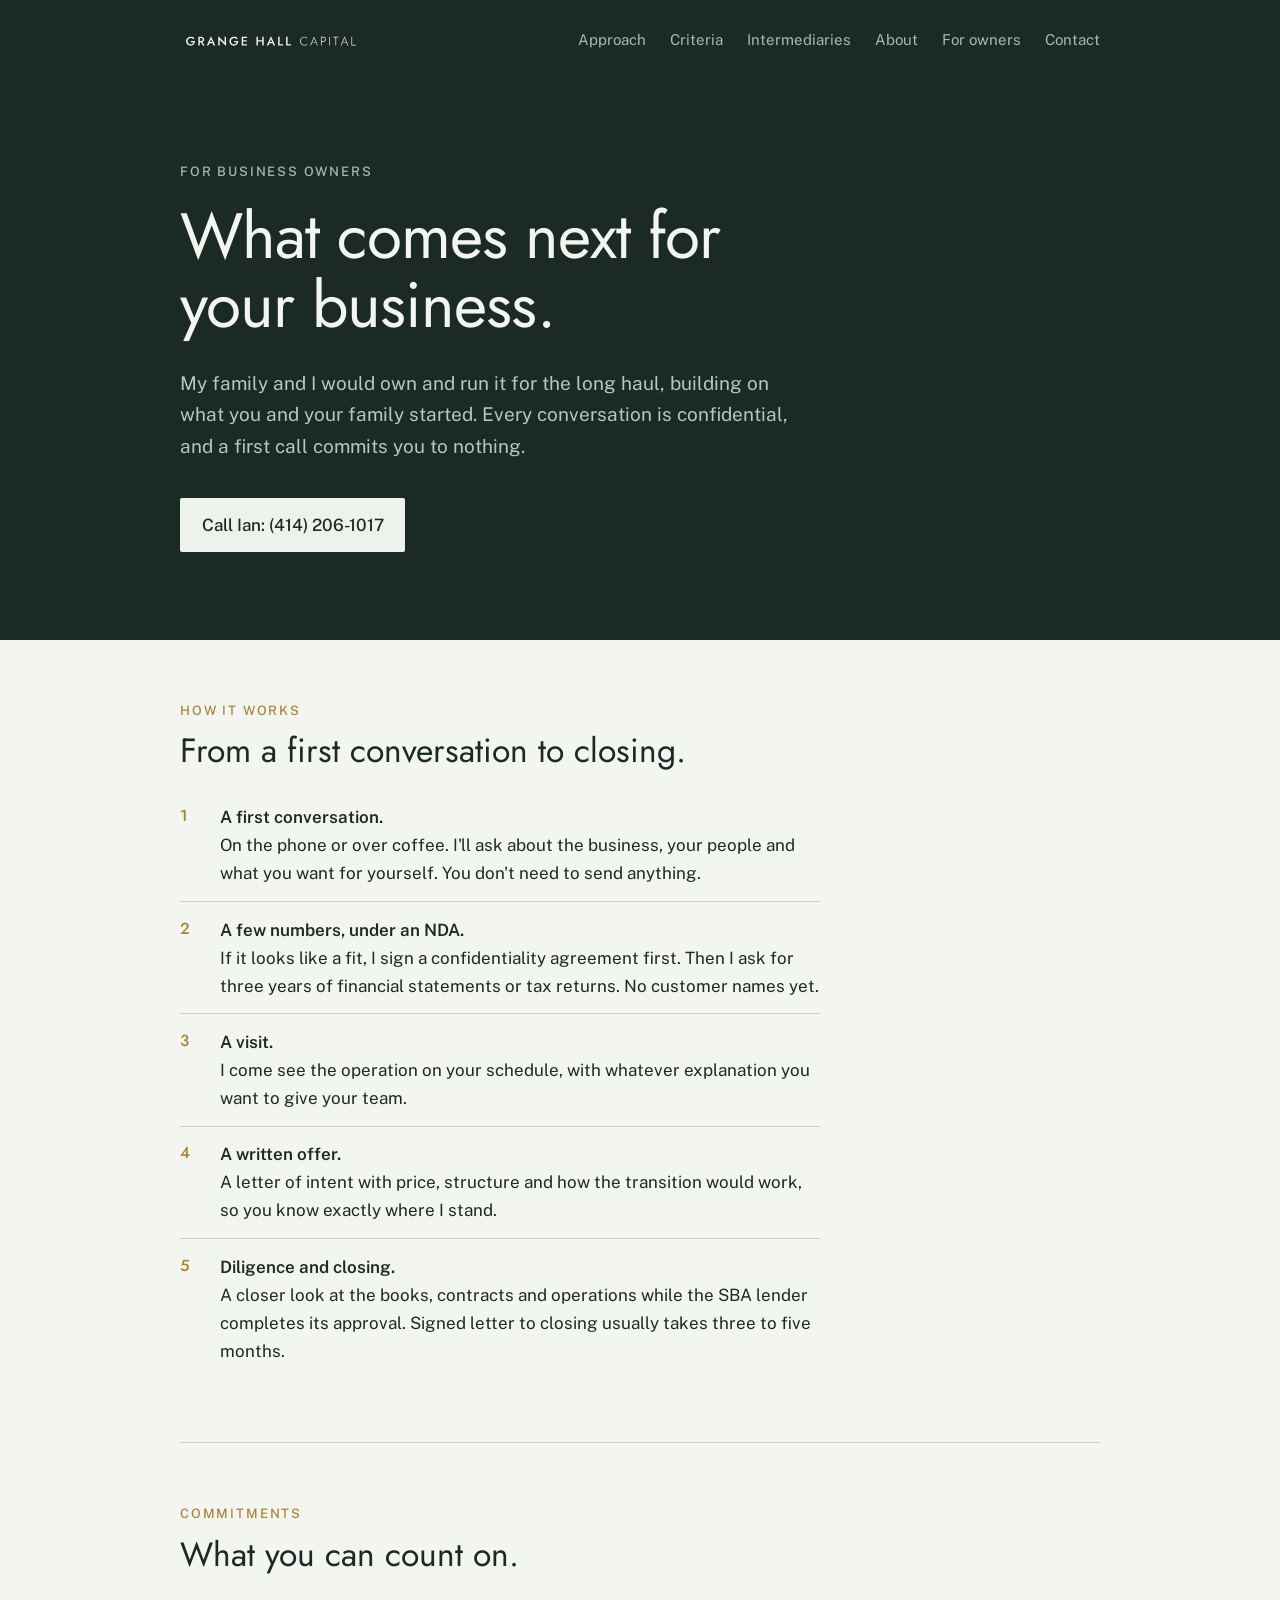
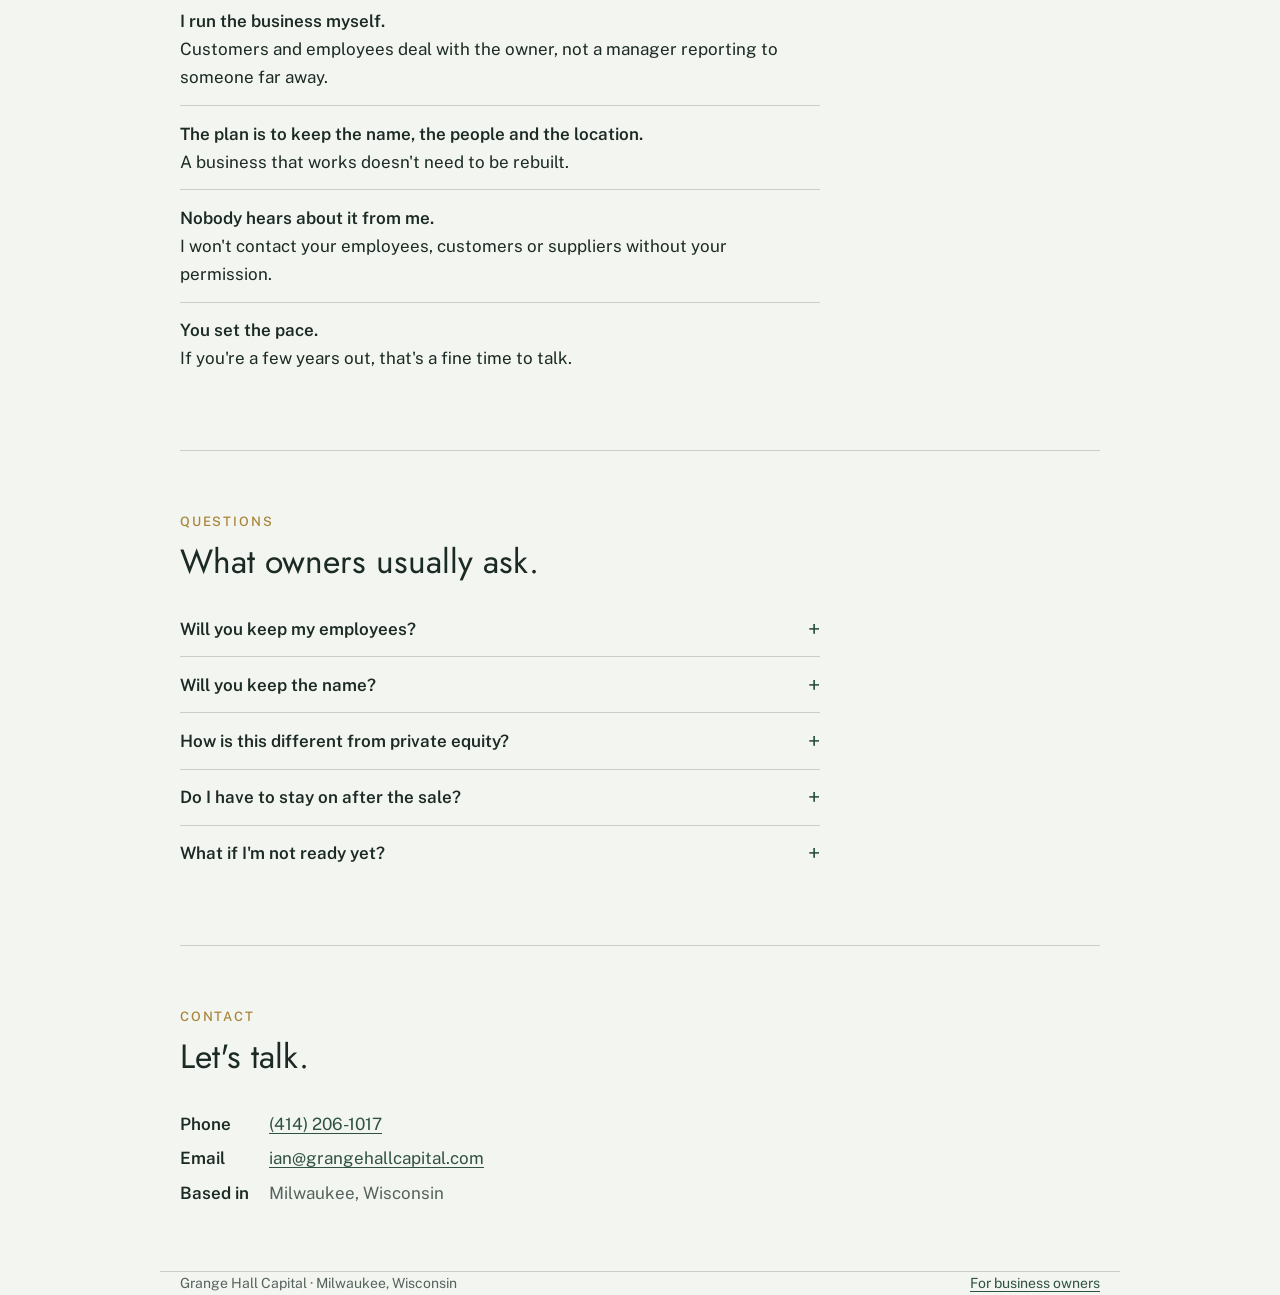
==== owners.html @ 2de04149 "Add files via upload" ====
<!doctype html>
<html lang="en">
<head>
<meta charset="utf-8">
<meta name="viewport" content="width=device-width, initial-scale=1">
<link rel="icon" href="favicon.svg" type="image/svg+xml">
<link rel="preconnect" href="https://fonts.googleapis.com">
<link rel="preconnect" href="https://fonts.gstatic.com" crossorigin>
<link href="https://fonts.googleapis.com/css2?family=Jost:wght@400;500&family=Public+Sans:wght@400;500;600&display=swap" rel="stylesheet">
<link rel="stylesheet" href="styles.css">
<title>For business owners | Grange Hall Capital</title>
<meta name="description" content="How a conversation with Ian Markolf of Grange Hall Capital works, for founders thinking about what comes next for their business.">
<link rel="canonical" href="https://grangehallcapital.com/owners.html">
</head>
<body>
<div class="band"><div class="wrap">
  <header>
    <a href="index.html#top" aria-label="Grange Hall Capital, home"><svg role="img" aria-label="Grange Hall Capital" class="wordmark" xmlns="http://www.w3.org/2000/svg" viewBox="0 0 644 88"><g fill="currentColor"><path transform="translate(20.00,62.00) scale(0.04400,-0.04400)" d="M411.25 266.25H625.5Q616.5 230.75 598.625 199.75Q580.75 168.75 553.875 145.0Q527 121.25 489.875 108.125Q452.75 95 406.25 95Q337.25 95 282.125 127.0Q227 159 194.75 216.5Q162.5 274 162.5 350Q162.5 427 195.25 483.375Q228 539.75 283.25 571.125Q338.5 602.5 406.25 602.5Q478.75 602.5 530.25 572.625Q581.75 542.75 611 492.5L707.25 556.75Q676 605.75 631.75 640.375Q587.5 675 531.25 693.75Q475 712.5 406.25 712.5Q327.25 712.5 259.875 686.25Q192.5 660 142.625 611.625Q92.75 563.25 65.125 496.625Q37.5 430 37.5 350Q37.5 270 64.75 203.0Q92 136 141.375 87.125Q190.75 38.25 257.75 11.625Q324.75 -15 403.75 -15Q487.5 -15 552.625 15.375Q617.75 45.75 662.0 98.75Q706.25 151.75 728.125 220.375Q750 289 748 366.25H411.25Z"/><path transform="translate(61.80,62.00) scale(0.04400,-0.04400)" d="M222.5 333.75 445 0H587.5L350 333.75ZM77.5 700V0H196.25V700ZM148.25 597.5H288.75Q329.5 597.5 359.875 583.625Q390.25 569.75 407.25 543.625Q424.25 517.5 424.25 480Q424.25 442.75 407.25 416.5Q390.25 390.25 359.875 376.375Q329.5 362.5 288.75 362.5H148.25V265H293.75Q370.5 265 426.75 291.875Q483 318.75 514.25 368.0Q545.5 417.25 545.5 482.5Q545.5 548.75 514.25 597.5Q483 646.25 426.75 673.125Q370.5 700 293.75 700H148.25Z"/><path transform="translate(94.98,62.00) scale(0.04400,-0.04400)" d="M162 180H532L509.5 279.5H184.5ZM345 502 456.5 242.25 458.75 213 553.75 0H687.5L345 738.75L2.5 0H136.25L233.25 219.25L235 245.25Z"/><path transform="translate(132.34,62.00) scale(0.04400,-0.04400)" d="M588.75 700V230L77.5 735V0H193.75V470L705 -35V700Z"/><path transform="translate(173.80,62.00) scale(0.04400,-0.04400)" d="M411.25 266.25H625.5Q616.5 230.75 598.625 199.75Q580.75 168.75 553.875 145.0Q527 121.25 489.875 108.125Q452.75 95 406.25 95Q337.25 95 282.125 127.0Q227 159 194.75 216.5Q162.5 274 162.5 350Q162.5 427 195.25 483.375Q228 539.75 283.25 571.125Q338.5 602.5 406.25 602.5Q478.75 602.5 530.25 572.625Q581.75 542.75 611 492.5L707.25 556.75Q676 605.75 631.75 640.375Q587.5 675 531.25 693.75Q475 712.5 406.25 712.5Q327.25 712.5 259.875 686.25Q192.5 660 142.625 611.625Q92.75 563.25 65.125 496.625Q37.5 430 37.5 350Q37.5 270 64.75 203.0Q92 136 141.375 87.125Q190.75 38.25 257.75 11.625Q324.75 -15 403.75 -15Q487.5 -15 552.625 15.375Q617.75 45.75 662.0 98.75Q706.25 151.75 728.125 220.375Q750 289 748 366.25H411.25Z"/><path transform="translate(215.60,62.00) scale(0.04400,-0.04400)" d="M150.75 0H503.75V103.75H150.75ZM150.75 596.25H503.75V700H150.75ZM150.75 323.75H483.75V426.25H150.75ZM77.5 700V0H193.75V700Z"/><path transform="translate(267.92,62.00) scale(0.04400,-0.04400)" d="M124.5 321.25H624.5V430H124.5ZM547.5 700V0H666.25V700ZM77.5 700V0H196.25V700Z"/><path transform="translate(307.66,62.00) scale(0.04400,-0.04400)" d="M162 180H532L509.5 279.5H184.5ZM345 502 456.5 242.25 458.75 213 553.75 0H687.5L345 738.75L2.5 0H136.25L233.25 219.25L235 245.25Z"/><path transform="translate(345.02,62.00) scale(0.04400,-0.04400)" d="M77.5 700V0H473.75V106.25H196.25V700Z"/><path transform="translate(373.18,62.00) scale(0.04400,-0.04400)" d="M77.5 700V0H473.75V106.25H196.25V700Z"/><path transform="translate(424.35,62.00) scale(0.04400,-0.04400)" d="M102.79833984375 350Q102.79833984375 440.00048828125 141.09844970703125 508.10089111328125Q179.3985595703125 576.2012939453125 243.39886474609375 614.801513671875Q307.399169921875 653.4017333984375 385.999755859375 653.4017333984375Q434.7996826171875 653.4017333984375 475.899658203125 642.0018310546875Q516.9996337890625 630.6019287109375 551.1996459960938 609.10205078125Q585.399658203125 587.6021728515625 610.999755859375 557.80224609375V630.9998779296875Q566.999755859375 669.9998779296875 514.999755859375 689.5999145507812Q462.999755859375 709.199951171875 385.999755859375 709.199951171875Q312.999755859375 709.199951171875 250.6998291015625 682.699951171875Q188.39990234375 656.199951171875 142.0 607.8999633789062Q95.60009765625 559.5999755859375 69.8001708984375 493.79998779296875Q44.000244140625 428 44.000244140625 350Q44.000244140625 272 69.8001708984375 206.20001220703125Q95.60009765625 140.4000244140625 142.0 92.10003662109375Q188.39990234375 43.800048828125 250.6998291015625 17.300048828125Q312.999755859375 -9.199951171875 385.999755859375 -9.199951171875Q462.999755859375 -9.199951171875 514.999755859375 10.40008544921875Q566.999755859375 30.0001220703125 610.999755859375 69.0001220703125V142.5977783203125Q584.9996337890625 112.7978515625 551.399658203125 91.09796142578125Q517.7996826171875 69.3980712890625 476.89971923828125 57.9981689453125Q435.999755859375 46.5982666015625 385.999755859375 46.5982666015625Q307.399169921875 46.5982666015625 243.1988525390625 85.5985107421875Q178.99853515625 124.5987548828125 140.8984375 192.9991455078125Q102.79833984375 261.3995361328125 102.79833984375 350Z"/><path transform="translate(461.49,62.00) scale(0.04400,-0.04400)" d="M139.799560546875 234.801513671875H498.9989013671875L480.9996337890625 286.7998046875H157.798828125ZM317.999267578125 600.403564453125 456.0003662109375 266.400390625 461.2001953125 253.2008056640625 565.2003173828125 0H626.998291015625L317.999267578125 726.99951171875L9.000244140625 0H70.7982177734375L176.3983154296875 256.8006591796875L181.59814453125 269.2003173828125Z"/><path transform="translate(496.47,62.00) scale(0.04400,-0.04400)" d="M84.000244140625 700V0H139.3984375V700ZM114.999267578125 648.001708984375H247.9986572265625Q324.7991943359375 648.001708984375 373.09954833984375 608.30126953125Q421.39990234375 568.600830078125 421.39990234375 492.8001708984375Q421.39990234375 417.5994873046875 373.09954833984375 377.59906005859375Q324.7991943359375 337.5986328125 247.9986572265625 337.5986328125H114.999267578125V285.600341796875H247.9986572265625Q313.99853515625 285.600341796875 365.4984130859375 310.50030517578125Q416.998291015625 335.4002685546875 446.898193359375 382.1002197265625Q476.798095703125 428.8001708984375 476.798095703125 492.8001708984375Q476.798095703125 557.8001708984375 446.898193359375 604.0001220703125Q416.998291015625 650.2000732421875 365.4984130859375 675.1000366210938Q313.99853515625 700 247.9986572265625 700H114.999267578125Z"/><path transform="translate(526.40,62.00) scale(0.04400,-0.04400)" d="M82.0001220703125 700V0H136.998291015625V700Z"/><path transform="translate(543.03,62.00) scale(0.04400,-0.04400)" d="M14.000244140625 647.6016845703125H198.00048828125V0H253.398681640625V647.6016845703125H437.39892578125V700H14.000244140625Z"/><path transform="translate(569.88,62.00) scale(0.04400,-0.04400)" d="M139.799560546875 234.801513671875H498.9989013671875L480.9996337890625 286.7998046875H157.798828125ZM317.999267578125 600.403564453125 456.0003662109375 266.400390625 461.2001953125 253.2008056640625 565.2003173828125 0H626.998291015625L317.999267578125 726.99951171875L9.000244140625 0H70.7982177734375L176.3983154296875 256.8006591796875L181.59814453125 269.2003173828125Z"/><path transform="translate(604.86,62.00) scale(0.04400,-0.04400)" d="M84.000244140625 700V0H427.999267578125V51.998291015625H138.9984130859375V700Z"/></g></svg></a>
    <nav aria-label="Site">
      <a class="hide-sm" href="index.html#approach">Approach</a>
      <a class="hide-sm" href="index.html#criteria">Criteria</a>
      <a class="hide-sm" href="index.html#intermediaries">Intermediaries</a>
      <a class="hide-sm" href="index.html#about">About</a>
      <a href="owners.html">For owners</a>
      <a href="index.html#contact">Contact</a>
    </nav>
  </header>
  <div class="hero">
    <p class="eyebrow">For business owners</p>
    <h1>What comes next for your business.</h1>
    <p class="lede">My family and I would own and run it for the long haul, building on what you and your family started. Every conversation is confidential, and a first call commits you to nothing.</p>
    <a class="btn" href="tel:+14142061017">Call Ian: (414) 206-1017</a>
  </div>
</div></div>

<main class="wrap">

  <section aria-labelledby="how-h">
    <p class="kicker">How it works</p>
    <h2 id="how-h">From a first conversation to closing.</h2>
    <ol class="steps">
      <li><strong>A first conversation.</strong>On the phone or over coffee. I'll ask about the business, your people and what you want for yourself. You don't need to send anything.</li>
      <li><strong>A few numbers, under an NDA.</strong>If it looks like a fit, I sign a confidentiality agreement first. Then I ask for three years of financial statements or tax returns. No customer names yet.</li>
      <li><strong>A visit.</strong>I come see the operation on your schedule, with whatever explanation you want to give your team.</li>
      <li><strong>A written offer.</strong>A letter of intent with price, structure and how the transition would work, so you know exactly where I stand.</li>
      <li><strong>Diligence and closing.</strong>A closer look at the books, contracts and operations while the SBA lender completes its approval. Signed letter to closing usually takes three to five months.</li>
    </ol>
  </section>

  <section aria-labelledby="count-h">
    <p class="kicker">Commitments</p>
    <h2 id="count-h">What you can count on.</h2>
    <ul class="plain">
      <li><strong>I run the business myself.</strong>Customers and employees deal with the owner, not a manager reporting to someone far away.</li>
      <li><strong>The plan is to keep the name, the people and the location.</strong>A business that works doesn't need to be rebuilt.</li>
      <li><strong>Nobody hears about it from me.</strong>I won't contact your employees, customers or suppliers without your permission.</li>
      <li><strong>You set the pace.</strong>If you're a few years out, that's a fine time to talk.</li>
    </ul>
  </section>

  <section aria-labelledby="faq-h">
    <p class="kicker">Questions</p>
    <h2 id="faq-h">What owners usually ask.</h2>
    <div class="faq">
      <details><summary>Will you keep my employees?</summary><p>That's the plan. Your team is a big part of what I'm buying. I'm not bringing in my own crew or folding you into something bigger, and you'll know my plans for your people before you sign anything.</p></details>
      <details><summary>Will you keep the name?</summary><p>In almost every case, yes. A name your customers already trust is worth more than anything I could replace it with.</p></details>
      <details><summary>How is this different from private equity?</summary><p>There's no fund and no date when I have to sell. I'm buying one business to own and run myself. A private equity firm usually plans to sell again in a few years. I'm planning on decades.</p></details>
      <details><summary>Do I have to stay on after the sale?</summary><p>Usually for a transition period, often a few months up to a year, on terms we agree on up front. Some owners want a clean handoff and some want to stay close. Both can work.</p></details>
      <details><summary>What if I'm not ready yet?</summary><p>Call anyway. The best transitions often start with a conversation years ahead of time. I'm glad to talk through what a sale could look like, with no pressure to do anything.</p></details>
    </div>
  </section>

  <section id="contact" aria-labelledby="contact-h">
    <p class="kicker">Contact</p>
    <h2 id="contact-h">Let's talk.</h2>
    <dl class="contact">
      <dt>Phone</dt><dd><a href="tel:+14142061017">(414) 206-1017</a></dd>
      <dt>Email</dt><dd><a href="mailto:ian@grangehallcapital.com">ian@grangehallcapital.com</a></dd>
      <dt>Based in</dt><dd>Milwaukee, Wisconsin</dd>
    </dl>
  </section>

</main>
<footer class="wrap">
  <span>Grange Hall Capital &middot; Milwaukee, Wisconsin</span>
  <span><a href="owners.html">For business owners</a></span>
</footer>
</body>
</html>
---- styles.css ----
:root{
  --paper:#F3F5F1; --ink:#1B2A24; --field:#2F5243; --muted:#56635D; --rule:#C9D0C8; --wheat:#A8843A;
  --display:"Jost","Futura",system-ui,sans-serif;
  --sans:"Public Sans",system-ui,sans-serif;
}
*{box-sizing:border-box}
html{-webkit-text-size-adjust:100%;scroll-behavior:smooth}
@media (prefers-reduced-motion:reduce){html{scroll-behavior:auto}}
body{margin:0;background:var(--paper);color:var(--ink);font:400 1.0625rem/1.65 var(--sans)}
a{color:var(--field);text-decoration-thickness:1px;text-underline-offset:3px}
a:hover{color:var(--ink)}
:focus-visible{outline:2px solid var(--wheat);outline-offset:3px}
.wrap{max-width:60rem;margin:0 auto;padding:0 1.25rem}
header{display:flex;align-items:center;justify-content:space-between;gap:1rem;padding:1.75rem 0 0}
.wordmark{height:1.55rem;width:auto;display:block}
nav{display:flex;gap:1.5rem;font-size:.9375rem;flex-wrap:wrap;justify-content:flex-end}
nav a{text-decoration:none}

.band{background:var(--ink);color:#EEF2EC}
.band .wordmark{color:#EEF2EC}
.band nav a{color:#A9B8B0}
.band nav a:hover{color:#fff}
.band :focus-visible{outline-color:#D9B86A}
.hero{padding:clamp(4rem,10vw,7rem) 0 clamp(3.5rem,8vw,5.5rem)}
.eyebrow{font:500 .8125rem/1 var(--sans);letter-spacing:.14em;text-transform:uppercase;color:#A9B8B0;margin:0 0 1.5rem}
h1{font:400 clamp(2.4rem,6vw,4rem)/1.08 var(--display);letter-spacing:-.015em;margin:0 0 1.75rem;max-width:15ch;color:#F3F5F1}
.lede{font-size:1.1875rem;color:#B9C6BF;max-width:38rem;margin:0 0 2.25rem}
.btn{display:inline-block;background:#EEF2EC;color:var(--ink);text-decoration:none;font-weight:500;padding:.8rem 1.35rem;border-radius:2px}
.btn:hover{background:#fff;color:var(--ink)}
.btn-ghost{display:inline-block;margin-left:1.25rem;color:#C9D4CE}

section{padding:4rem 0;border-bottom:1px solid var(--rule)}
section:last-of-type{border-bottom:0}
.kicker{font:500 .8125rem/1 var(--sans);letter-spacing:.14em;text-transform:uppercase;color:var(--wheat);margin:0 0 .9rem}
h2{font:400 clamp(1.6rem,3.4vw,2.1rem)/1.2 var(--display);margin:0 0 2rem;max-width:26ch}
h3{font:500 1.1rem/1.3 var(--display);margin:0 0 .5rem}
p{margin:0 0 1rem;max-width:38rem}
p:last-child{margin-bottom:0}
.muted{color:var(--muted)}

.cols{display:grid;grid-template-columns:repeat(3,1fr);gap:2rem}
.cols > div{border-top:2px solid var(--field);padding-top:1.1rem}
.cols p{font-size:1rem;color:var(--muted)}

.criteria{display:grid;grid-template-columns:repeat(3,1fr);gap:2rem}
.criteria h3{font-size:.8125rem;font-family:var(--sans);font-weight:600;letter-spacing:.12em;text-transform:uppercase;color:var(--muted);margin-bottom:.9rem}
.criteria dl{margin:0}
.criteria dt{font-weight:600;font-size:.9375rem}
.criteria dd{margin:0 0 1rem;font-size:1rem}
.criteria dd:last-child{margin-bottom:0}

ul.plain{list-style:none;margin:0;padding:0;max-width:40rem}
ul.plain li{padding:.85rem 0;border-top:1px solid var(--rule)}
ul.plain li:first-child{border-top:0;padding-top:0}
ul.plain strong{font-weight:600;display:block}

.person{display:grid;grid-template-columns:11rem 1fr;gap:2.5rem;align-items:start}
.person img{width:11rem;height:11rem;object-fit:cover;border-radius:2px;filter:grayscale(.15)}
.person .role{color:var(--muted);margin:-.25rem 0 1.25rem}
.person:not(:has(img)){grid-template-columns:1fr}

.contact-block{display:grid;grid-template-columns:1fr 1fr;gap:2.5rem}
.contact{display:grid;grid-template-columns:auto 1fr;gap:.4rem 1.25rem;margin:0}
.contact dt{font-weight:600}
.contact dd{margin:0;color:var(--muted)}

ol.steps{list-style:none;counter-reset:step;margin:0;padding:0;max-width:40rem}
ol.steps li{counter-increment:step;position:relative;padding:.85rem 0 .85rem 2.5rem;border-top:1px solid var(--rule)}
ol.steps li:first-child{border-top:0;padding-top:0}
ol.steps li::before{content:counter(step);position:absolute;left:0;top:.85rem;font:500 1rem/1.65 var(--display);color:var(--wheat)}
ol.steps li:first-child::before{top:0}
ol.steps strong{font-weight:600;display:block}
.faq{max-width:40rem}
.faq details{border-top:1px solid var(--rule);padding:.85rem 0}
.faq details:first-child{border-top:0;padding-top:0}
.faq summary{font-weight:600;cursor:pointer;list-style:none;display:flex;justify-content:space-between;gap:1rem}
.faq summary::-webkit-details-marker{display:none}
.faq summary::after{content:"+";font:400 1.25rem/1.3 var(--display);color:var(--field)}
.faq details[open] summary::after{content:"\2212"}
.faq details p{margin:.6rem 0 0}

footer{display:flex;justify-content:space-between;gap:1rem;flex-wrap:wrap;padding:2rem 1.25rem 3rem;border-top:1px solid var(--rule);color:var(--muted);font-size:.875rem}

@media (max-width:760px){
  .cols,.criteria,.contact-block{grid-template-columns:1fr;gap:1.75rem}
  .person{grid-template-columns:1fr;gap:1.5rem}
  .person img{width:8rem;height:8rem}
  .hide-sm{display:none}
  nav{gap:1rem}
  .wordmark{height:1.3rem}
  .btn-ghost{display:block;margin:1rem 0 0}
}
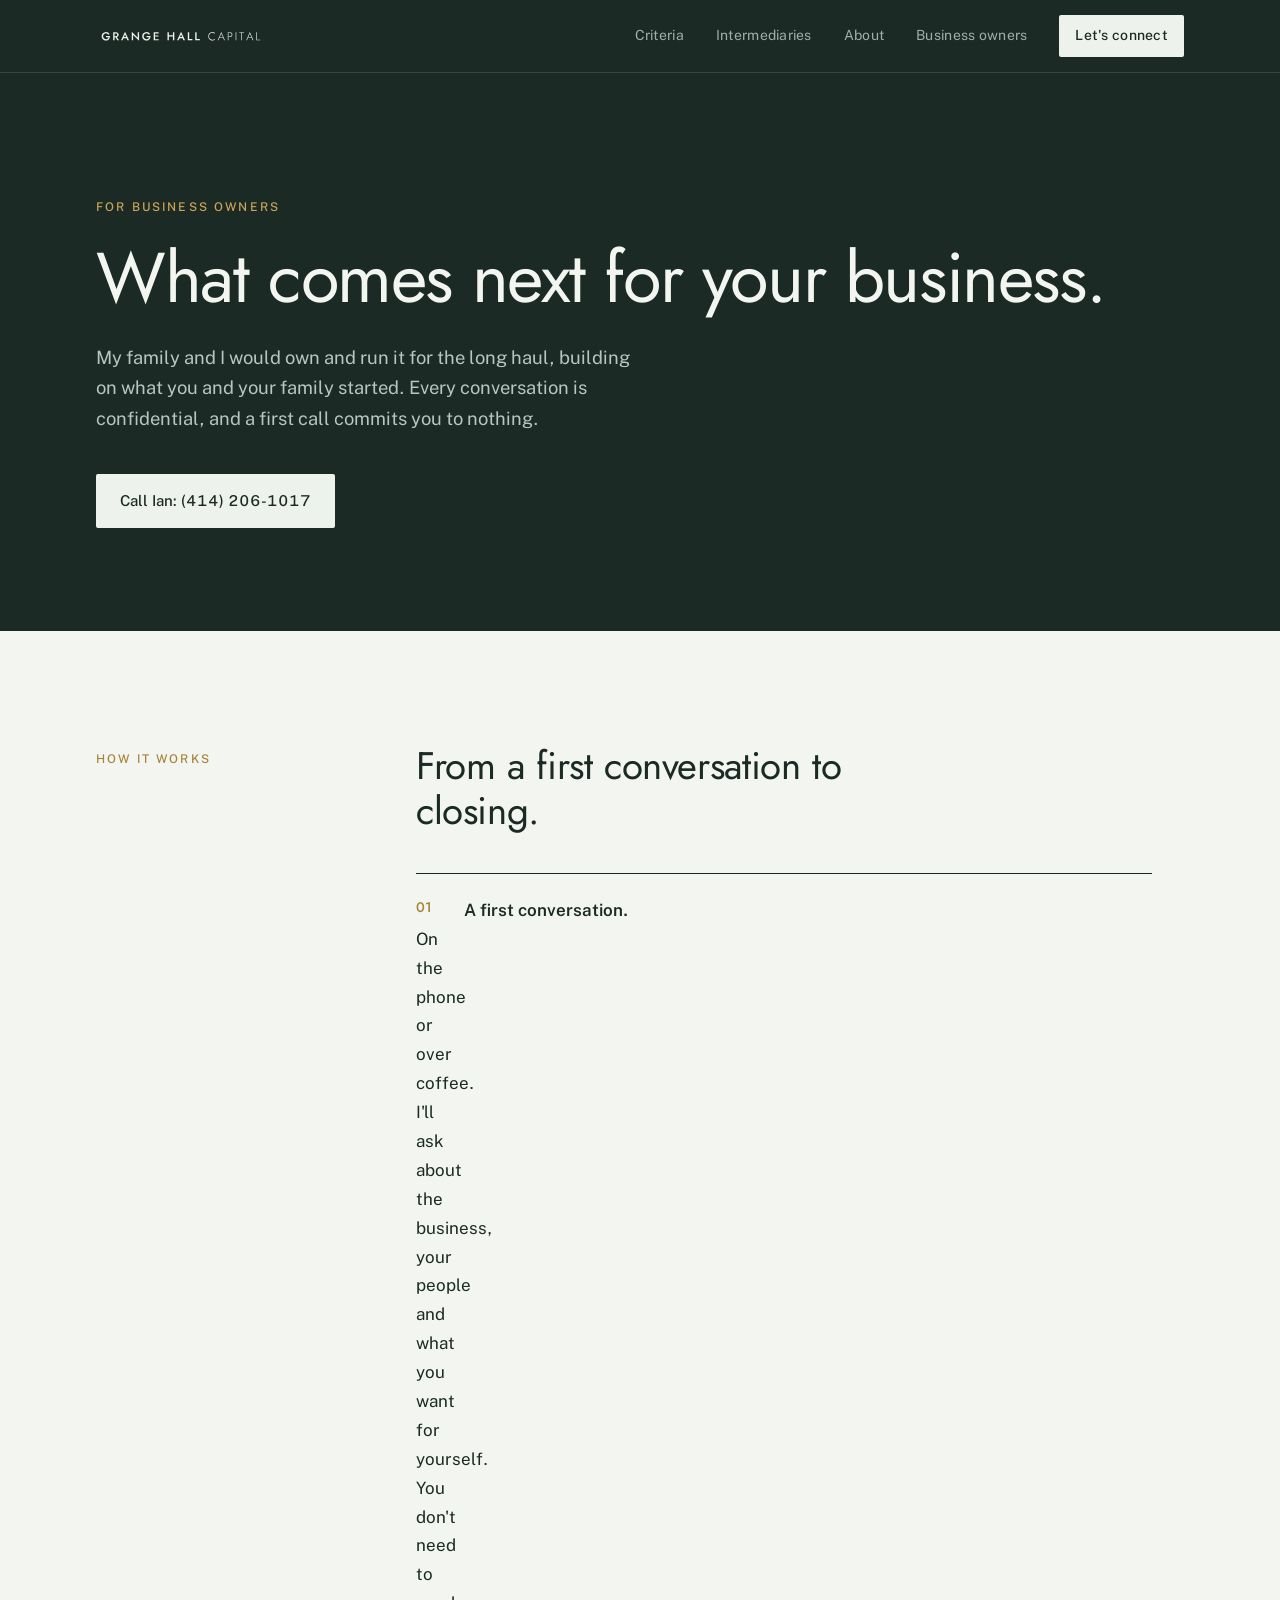
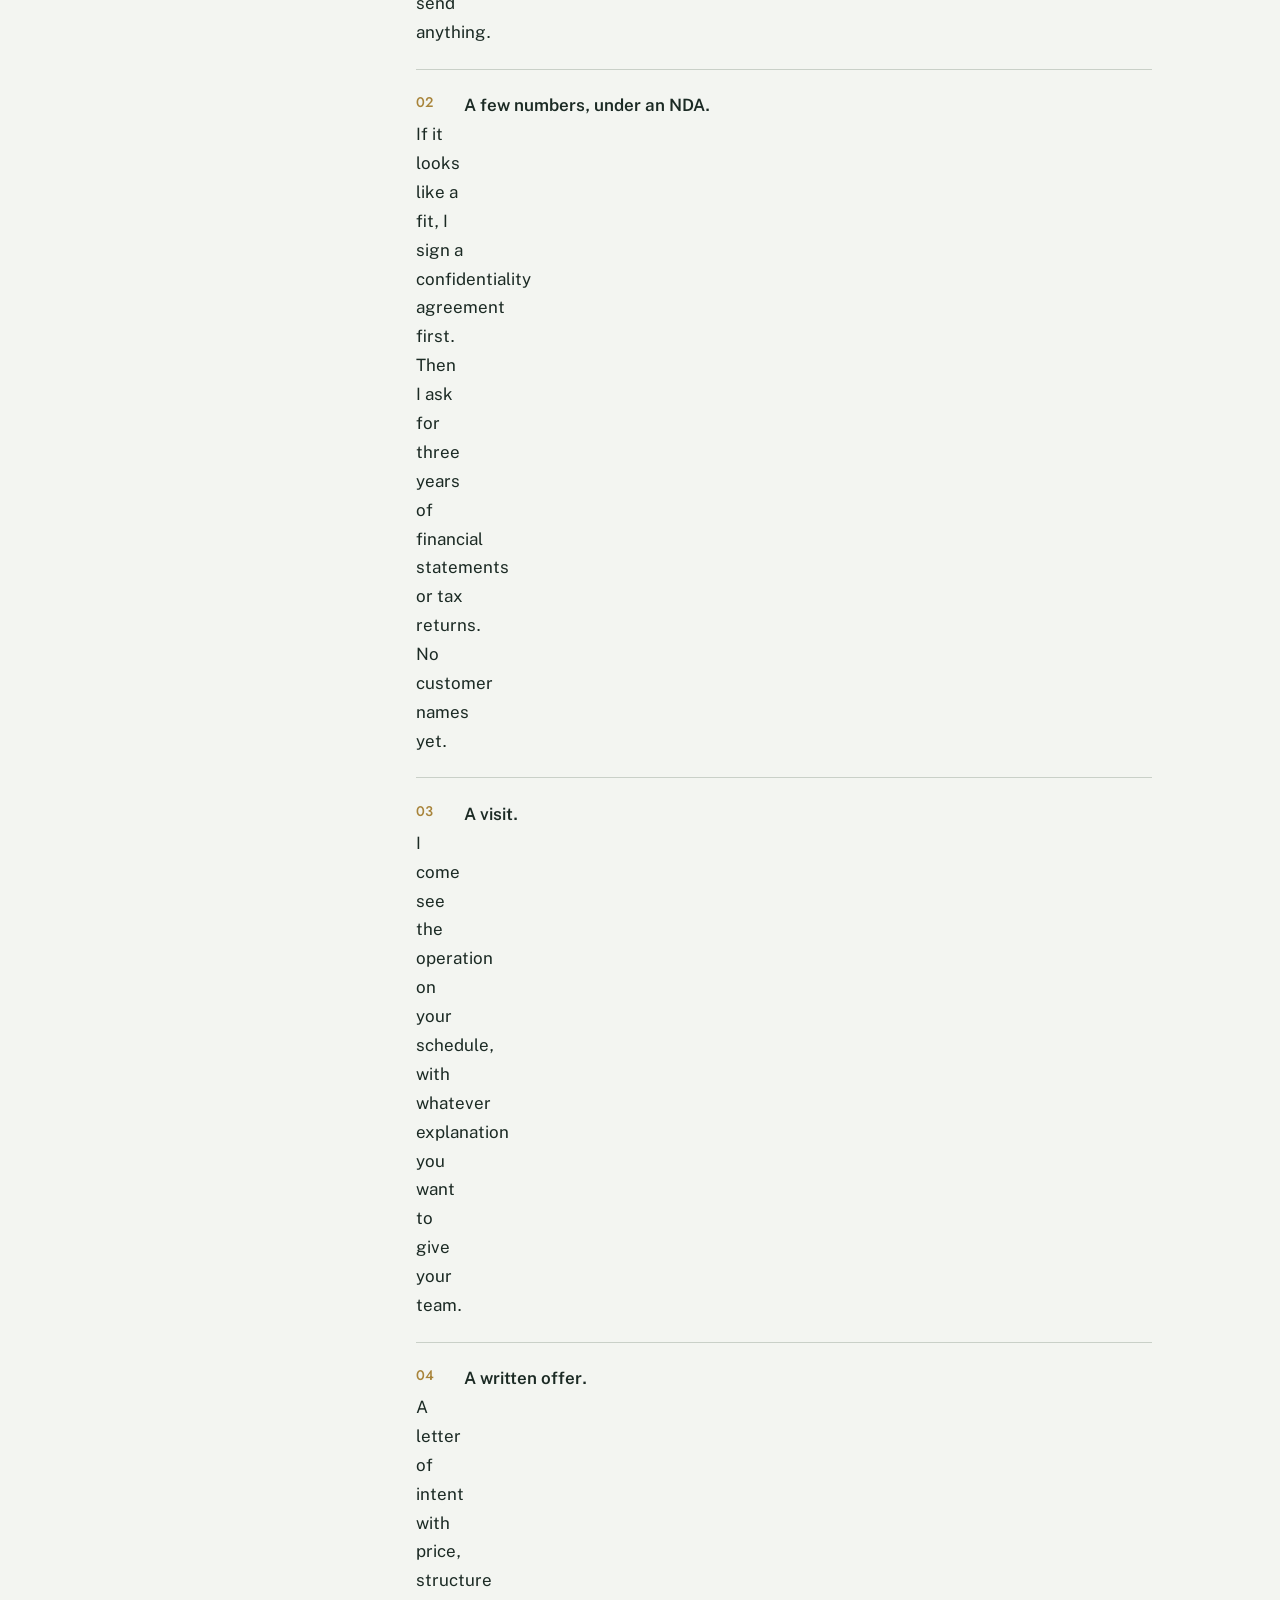
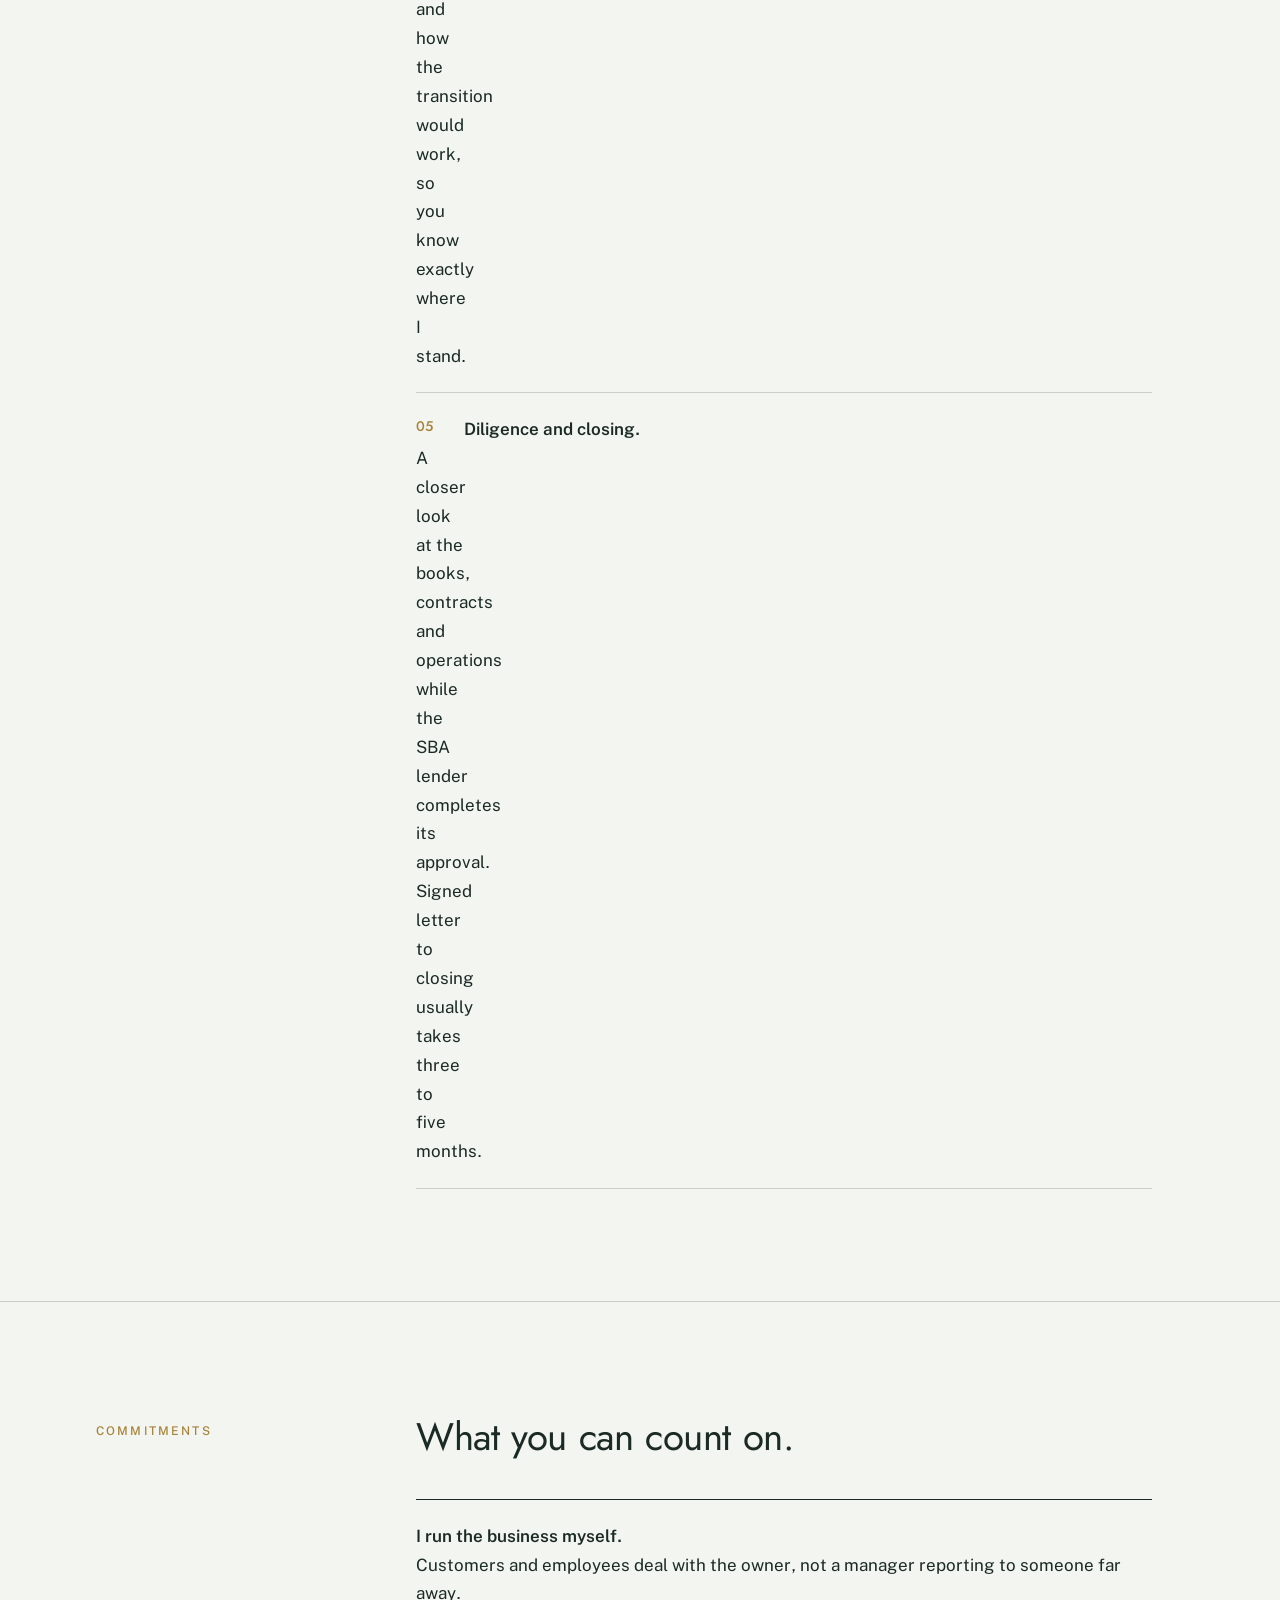
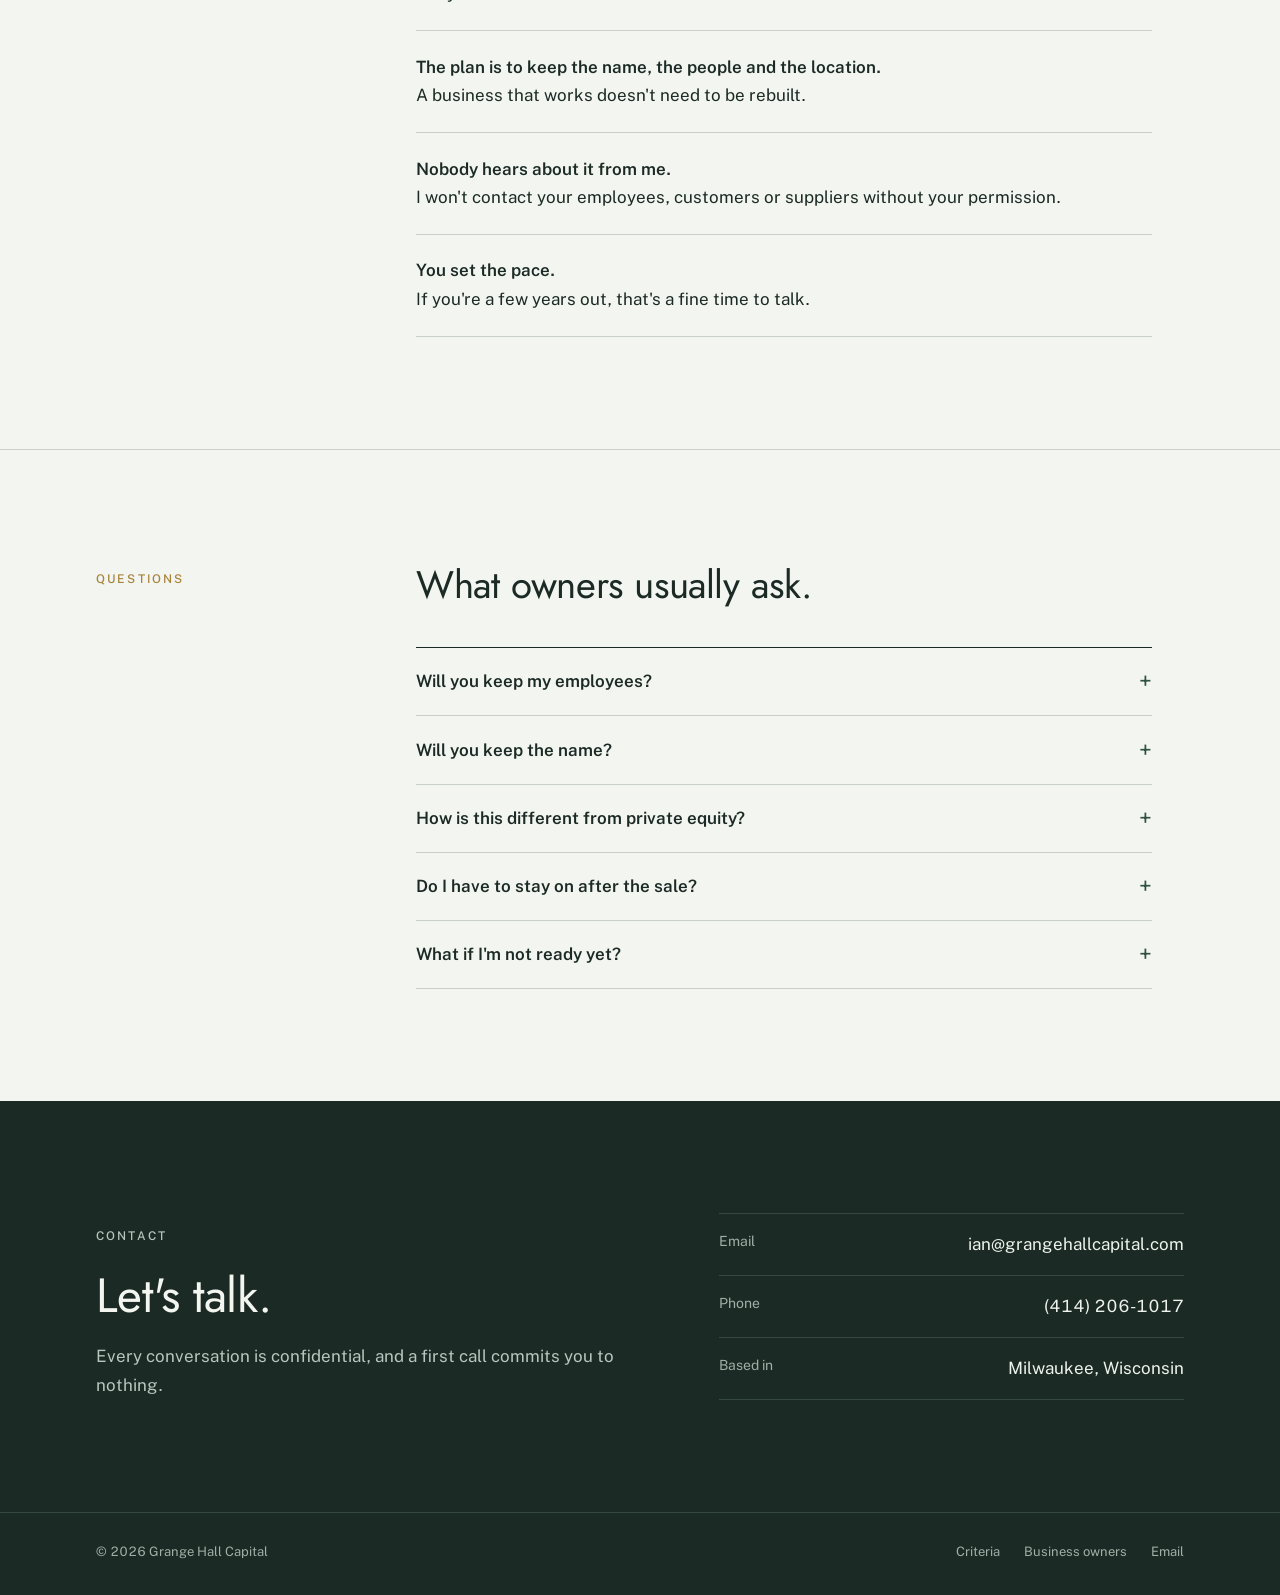
==== commit 5f7b5ed3: "Add files via upload" ====
--- a/owners.html
+++ b/owners.html
@@ -3,41 +3,175 @@
 <head>
 <meta charset="utf-8">
 <meta name="viewport" content="width=device-width, initial-scale=1">
+<title>For business owners | Grange Hall Capital</title>
+<meta name="description" content="How a conversation with Ian Markolf of Grange Hall Capital works, for founders thinking about what comes next for their business.">
+<link rel="canonical" href="https://grangehallcapital.com/owners.html">
 <link rel="icon" href="favicon.svg" type="image/svg+xml">
 <link rel="preconnect" href="https://fonts.googleapis.com">
 <link rel="preconnect" href="https://fonts.gstatic.com" crossorigin>
 <link href="https://fonts.googleapis.com/css2?family=Jost:wght@400;500&family=Public+Sans:wght@400;500;600&display=swap" rel="stylesheet">
-<link rel="stylesheet" href="styles.css">
-<title>For business owners | Grange Hall Capital</title>
-<meta name="description" content="How a conversation with Ian Markolf of Grange Hall Capital works, for founders thinking about what comes next for their business.">
-<link rel="canonical" href="https://grangehallcapital.com/owners.html">
+<style>
+:root{
+  --ink:#1B2A24; --ink-2:#22342C; --field:#2F5243; --paper:#F3F5F1; --paper-2:#E9EDE7;
+  --rule:#C9D0C8; --rule-dk:#34483F; --muted:#56635D; --muted-dk:#9FB0A7; --wheat:#A8843A; --wheat-lt:#C9A55A;
+  --display:"Jost","Futura",system-ui,sans-serif; --sans:"Public Sans",system-ui,sans-serif;
+  --w:72rem;
+}
+*{box-sizing:border-box}
+html{-webkit-text-size-adjust:100%;scroll-behavior:smooth}
+@media (prefers-reduced-motion:reduce){html{scroll-behavior:auto}}
+body{margin:0;background:var(--paper);color:var(--ink);font:400 1.0625rem/1.7 var(--sans);font-feature-settings:"tnum" 1;-webkit-font-smoothing:antialiased}
+a{color:var(--field);text-decoration-thickness:1px;text-underline-offset:3px}
+a:hover{color:var(--ink)}
+:focus-visible{outline:2px solid var(--wheat);outline-offset:3px}
+.wrap{max-width:var(--w);margin:0 auto;padding:0 2rem}
+
+/* header */
+.site-head{position:sticky;top:0;z-index:10;background:var(--ink);border-bottom:1px solid var(--rule-dk)}
+.site-head .wrap{display:flex;align-items:center;justify-content:space-between;height:4.5rem;gap:1.5rem}
+.wordmark{height:1.45rem;width:auto;display:block;color:#EEF2EC}
+nav{display:flex;align-items:center;gap:2rem;font-size:.875rem;letter-spacing:.02em}
+nav a{color:var(--muted-dk);text-decoration:none}
+nav a:hover{color:#fff}
+nav a.cta{color:var(--ink);background:#EEF2EC;padding:.55rem 1rem;border-radius:2px;font-weight:500}
+nav a.cta:hover{background:#fff;color:var(--ink)}
+
+/* hero */
+.hero{background:var(--ink);color:#EEF2EC}
+.hero .wrap{display:grid;grid-template-columns:1.35fr 1fr;gap:4rem;align-items:end;padding-top:clamp(4.5rem,10vw,8rem);padding-bottom:clamp(4rem,8vw,6.5rem)}
+.eyebrow{font:500 .75rem/1 var(--sans);letter-spacing:.18em;text-transform:uppercase;color:var(--wheat-lt);margin:0 0 1.75rem}
+h1{font:400 clamp(2.6rem,5.6vw,4.4rem)/1.05 var(--display);letter-spacing:-.02em;margin:0 0 1.75rem;color:#F3F5F1}
+.lede{font-size:1.15rem;line-height:1.65;color:#B9C6BF;max-width:34rem;margin:0 0 2.5rem}
+.btn{display:inline-block;background:#EEF2EC;color:var(--ink);text-decoration:none;font-weight:500;font-size:.9375rem;padding:.9rem 1.5rem;border-radius:2px}
+.btn:hover{background:#fff;color:var(--ink)}
+.link-lt{color:#C9D4CE;margin-left:1.5rem;font-size:.9375rem}
+.link-lt:hover{color:#fff}
+
+.glance{border:1px solid var(--rule-dk);background:var(--ink-2);padding:1.75rem 1.75rem 1.5rem}
+.glance h2{font:500 .75rem/1 var(--sans);letter-spacing:.18em;text-transform:uppercase;color:var(--muted-dk);margin:0 0 1.25rem}
+.glance dl{margin:0}
+.glance div{display:flex;justify-content:space-between;gap:1rem;padding:.8rem 0;border-top:1px solid var(--rule-dk)}
+.glance div:first-child{border-top:0;padding-top:0}
+.glance dt{color:var(--muted-dk);font-size:.875rem}
+.glance dd{margin:0;text-align:right;font-size:.9375rem;color:#EEF2EC}
+
+/* sections */
+section{padding:clamp(4.5rem,9vw,7rem) 0;border-top:1px solid var(--rule)}
+main section:first-child{border-top:0}
+.sec{display:grid;grid-template-columns:16rem 1fr;gap:4rem}
+.label{font:500 .75rem/1.4 var(--sans);letter-spacing:.18em;text-transform:uppercase;color:var(--wheat);margin:.55rem 0 0}
+h2.title{font:400 clamp(1.75rem,3.2vw,2.4rem)/1.18 var(--display);letter-spacing:-.01em;margin:0 0 2.5rem;max-width:22ch}
+h3{font:500 1.0625rem/1.35 var(--display);margin:0 0 .6rem;letter-spacing:.01em}
+p{margin:0 0 1rem;max-width:40rem}
+p:last-child{margin-bottom:0}
+.muted{color:var(--muted)}
+.intro{font-size:1.125rem;color:var(--muted);margin:-1.25rem 0 2.5rem}
+
+.pillars{display:grid;grid-template-columns:repeat(3,1fr);gap:0;border-top:1px solid var(--ink)}
+.pillars > div{padding:1.5rem 1.75rem 0 0}
+.pillars > div + div{padding-left:1.75rem;border-left:1px solid var(--rule)}
+.pillars .n{font:500 .8125rem/1 var(--display);color:var(--wheat);margin-bottom:1.25rem;display:block}
+.pillars p{font-size:.9875rem;color:var(--muted)}
+
+table.crit{width:100%;border-collapse:collapse;border-top:1px solid var(--ink)}
+table.crit th,table.crit td{text-align:left;vertical-align:top;padding:1.15rem 0;border-bottom:1px solid var(--rule)}
+table.crit th{width:12rem;font:500 .8125rem/1.6 var(--sans);letter-spacing:.08em;text-transform:uppercase;color:var(--muted);padding-right:2rem}
+table.crit td{font-size:1rem}
+table.crit td strong{font-weight:600}
+
+ul.terms{list-style:none;margin:0;padding:0;display:grid;grid-template-columns:1fr 1fr;gap:0;border-top:1px solid var(--ink)}
+ul.terms li{padding:1.5rem 2rem 1.5rem 0;border-bottom:1px solid var(--rule)}
+ul.terms li:nth-child(even){padding-left:2rem;padding-right:0;border-left:1px solid var(--rule)}
+ul.terms h3{margin-bottom:.4rem}
+ul.terms p{font-size:.9875rem;color:var(--muted)}
+
+.person{display:grid;grid-template-columns:13rem 1fr;gap:3rem;align-items:start}
+.portrait{width:13rem;aspect-ratio:1;background:var(--ink);display:grid;place-items:center;overflow:hidden}
+.portrait img{width:100%;height:100%;object-fit:cover;display:block}
+.portrait .mono{width:42%;height:auto}
+.portrait .mono rect{fill:transparent}
+.person h2{font:400 1.9rem/1.15 var(--display);margin:0 0 .35rem}
+.role{font:500 .75rem/1 var(--sans);letter-spacing:.18em;text-transform:uppercase;color:var(--muted);margin:0 0 1.75rem}
+.creds{display:flex;flex-wrap:wrap;gap:.5rem 1.75rem;margin:1.75rem 0 0;padding:1.25rem 0 0;border-top:1px solid var(--rule);font-size:.875rem;color:var(--muted)}
+.creds strong{color:var(--ink);font-weight:600}
+
+ol.steps{list-style:none;counter-reset:s;margin:0;padding:0;border-top:1px solid var(--ink);max-width:46rem}
+ol.steps li{counter-increment:s;display:grid;grid-template-columns:3rem 1fr;padding:1.35rem 0;border-bottom:1px solid var(--rule)}
+ol.steps li::before{content:counter(s,decimal-leading-zero);font:500 .875rem/1.7 var(--display);color:var(--wheat)}
+ol.steps strong{display:block;font-weight:600}
+ul.plain{list-style:none;margin:0;padding:0;border-top:1px solid var(--ink);max-width:46rem}
+ul.plain li{padding:1.35rem 0;border-bottom:1px solid var(--rule)}
+ul.plain strong{display:block;font-weight:600}
+.faq{border-top:1px solid var(--ink);max-width:46rem}
+.faq details{border-bottom:1px solid var(--rule);padding:1.2rem 0}
+.faq summary{font-weight:600;cursor:pointer;list-style:none;display:flex;justify-content:space-between;gap:1rem}
+.faq summary::-webkit-details-marker{display:none}
+.faq summary::after{content:"+";font:400 1.3rem/1.2 var(--display);color:var(--field)}
+.faq details[open] summary::after{content:"\2212"}
+.faq details p{margin:.75rem 0 0;color:var(--muted)}
+
+/* closing band + footer */
+.closing{background:var(--ink);color:#EEF2EC;border-top:0}
+.closing .wrap{display:grid;grid-template-columns:1.2fr 1fr;gap:4rem;align-items:end}
+.closing h2{font:400 clamp(2rem,4vw,3rem)/1.1 var(--display);letter-spacing:-.015em;margin:0 0 1.25rem;color:#F3F5F1}
+.closing p{color:#B9C6BF}
+.contact{margin:0;border-top:1px solid var(--rule-dk)}
+.contact div{display:flex;justify-content:space-between;gap:1rem;padding:1rem 0;border-bottom:1px solid var(--rule-dk)}
+.contact dt{color:var(--muted-dk);font-size:.875rem}
+.contact dd{margin:0}
+.contact a{color:#EEF2EC;text-decoration:none}
+.contact a:hover{text-decoration:underline}
+.site-foot{background:var(--ink);color:var(--muted-dk);font-size:.8125rem;border-top:1px solid var(--rule-dk)}
+.site-foot .wrap{display:flex;justify-content:space-between;align-items:center;gap:1rem;flex-wrap:wrap;padding-top:1.75rem;padding-bottom:2rem}
+.site-foot a{color:var(--muted-dk);text-decoration:none}
+.site-foot a:hover{color:#fff}
+.site-foot .links{display:flex;gap:1.5rem}
+
+@media (max-width:900px){
+  .hero .wrap,.closing .wrap{grid-template-columns:1fr;gap:3rem}
+  .sec{grid-template-columns:1fr;gap:1rem}
+  .label{margin:0}
+}
+@media (max-width:700px){
+  .wrap{padding:0 1.25rem}
+  nav a:not(.cta){display:none}
+  .wordmark{height:1.2rem}
+  .pillars{grid-template-columns:1fr}
+  .pillars > div,.pillars > div + div{padding:1.5rem 0;border-left:0;border-bottom:1px solid var(--rule)}
+  ul.terms{grid-template-columns:1fr}
+  ul.terms li,ul.terms li:nth-child(even){padding:1.35rem 0;border-left:0}
+  table.crit th,table.crit td{display:block;width:auto;padding:0}
+  table.crit th{padding-top:1.1rem;padding-bottom:.25rem;border-bottom:0}
+  table.crit td{padding-bottom:1.1rem}
+  .person{grid-template-columns:1fr;gap:1.75rem}
+  .portrait{width:9rem}
+  .link-lt{display:block;margin:1.25rem 0 0}
+}
+</style>
 </head>
-<body>
-<div class="band"><div class="wrap">
-  <header>
-    <a href="index.html#top" aria-label="Grange Hall Capital, home"><svg role="img" aria-label="Grange Hall Capital" class="wordmark" xmlns="http://www.w3.org/2000/svg" viewBox="0 0 644 88"><g fill="currentColor"><path transform="translate(20.00,62.00) scale(0.04400,-0.04400)" d="M411.25 266.25H625.5Q616.5 230.75 598.625 199.75Q580.75 168.75 553.875 145.0Q527 121.25 489.875 108.125Q452.75 95 406.25 95Q337.25 95 282.125 127.0Q227 159 194.75 216.5Q162.5 274 162.5 350Q162.5 427 195.25 483.375Q228 539.75 283.25 571.125Q338.5 602.5 406.25 602.5Q478.75 602.5 530.25 572.625Q581.75 542.75 611 492.5L707.25 556.75Q676 605.75 631.75 640.375Q587.5 675 531.25 693.75Q475 712.5 406.25 712.5Q327.25 712.5 259.875 686.25Q192.5 660 142.625 611.625Q92.75 563.25 65.125 496.625Q37.5 430 37.5 350Q37.5 270 64.75 203.0Q92 136 141.375 87.125Q190.75 38.25 257.75 11.625Q324.75 -15 403.75 -15Q487.5 -15 552.625 15.375Q617.75 45.75 662.0 98.75Q706.25 151.75 728.125 220.375Q750 289 748 366.25H411.25Z"/><path transform="translate(61.80,62.00) scale(0.04400,-0.04400)" d="M222.5 333.75 445 0H587.5L350 333.75ZM77.5 700V0H196.25V700ZM148.25 597.5H288.75Q329.5 597.5 359.875 583.625Q390.25 569.75 407.25 543.625Q424.25 517.5 424.25 480Q424.25 442.75 407.25 416.5Q390.25 390.25 359.875 376.375Q329.5 362.5 288.75 362.5H148.25V265H293.75Q370.5 265 426.75 291.875Q483 318.75 514.25 368.0Q545.5 417.25 545.5 482.5Q545.5 548.75 514.25 597.5Q483 646.25 426.75 673.125Q370.5 700 293.75 700H148.25Z"/><path transform="translate(94.98,62.00) scale(0.04400,-0.04400)" d="M162 180H532L509.5 279.5H184.5ZM345 502 456.5 242.25 458.75 213 553.75 0H687.5L345 738.75L2.5 0H136.25L233.25 219.25L235 245.25Z"/><path transform="translate(132.34,62.00) scale(0.04400,-0.04400)" d="M588.75 700V230L77.5 735V0H193.75V470L705 -35V700Z"/><path transform="translate(173.80,62.00) scale(0.04400,-0.04400)" d="M411.25 266.25H625.5Q616.5 230.75 598.625 199.75Q580.75 168.75 553.875 145.0Q527 121.25 489.875 108.125Q452.75 95 406.25 95Q337.25 95 282.125 127.0Q227 159 194.75 216.5Q162.5 274 162.5 350Q162.5 427 195.25 483.375Q228 539.75 283.25 571.125Q338.5 602.5 406.25 602.5Q478.75 602.5 530.25 572.625Q581.75 542.75 611 492.5L707.25 556.75Q676 605.75 631.75 640.375Q587.5 675 531.25 693.75Q475 712.5 406.25 712.5Q327.25 712.5 259.875 686.25Q192.5 660 142.625 611.625Q92.75 563.25 65.125 496.625Q37.5 430 37.5 350Q37.5 270 64.75 203.0Q92 136 141.375 87.125Q190.75 38.25 257.75 11.625Q324.75 -15 403.75 -15Q487.5 -15 552.625 15.375Q617.75 45.75 662.0 98.75Q706.25 151.75 728.125 220.375Q750 289 748 366.25H411.25Z"/><path transform="translate(215.60,62.00) scale(0.04400,-0.04400)" d="M150.75 0H503.75V103.75H150.75ZM150.75 596.25H503.75V700H150.75ZM150.75 323.75H483.75V426.25H150.75ZM77.5 700V0H193.75V700Z"/><path transform="translate(267.92,62.00) scale(0.04400,-0.04400)" d="M124.5 321.25H624.5V430H124.5ZM547.5 700V0H666.25V700ZM77.5 700V0H196.25V700Z"/><path transform="translate(307.66,62.00) scale(0.04400,-0.04400)" d="M162 180H532L509.5 279.5H184.5ZM345 502 456.5 242.25 458.75 213 553.75 0H687.5L345 738.75L2.5 0H136.25L233.25 219.25L235 245.25Z"/><path transform="translate(345.02,62.00) scale(0.04400,-0.04400)" d="M77.5 700V0H473.75V106.25H196.25V700Z"/><path transform="translate(373.18,62.00) scale(0.04400,-0.04400)" d="M77.5 700V0H473.75V106.25H196.25V700Z"/><path transform="translate(424.35,62.00) scale(0.04400,-0.04400)" d="M102.79833984375 350Q102.79833984375 440.00048828125 141.09844970703125 508.10089111328125Q179.3985595703125 576.2012939453125 243.39886474609375 614.801513671875Q307.399169921875 653.4017333984375 385.999755859375 653.4017333984375Q434.7996826171875 653.4017333984375 475.899658203125 642.0018310546875Q516.9996337890625 630.6019287109375 551.1996459960938 609.10205078125Q585.399658203125 587.6021728515625 610.999755859375 557.80224609375V630.9998779296875Q566.999755859375 669.9998779296875 514.999755859375 689.5999145507812Q462.999755859375 709.199951171875 385.999755859375 709.199951171875Q312.999755859375 709.199951171875 250.6998291015625 682.699951171875Q188.39990234375 656.199951171875 142.0 607.8999633789062Q95.60009765625 559.5999755859375 69.8001708984375 493.79998779296875Q44.000244140625 428 44.000244140625 350Q44.000244140625 272 69.8001708984375 206.20001220703125Q95.60009765625 140.4000244140625 142.0 92.10003662109375Q188.39990234375 43.800048828125 250.6998291015625 17.300048828125Q312.999755859375 -9.199951171875 385.999755859375 -9.199951171875Q462.999755859375 -9.199951171875 514.999755859375 10.40008544921875Q566.999755859375 30.0001220703125 610.999755859375 69.0001220703125V142.5977783203125Q584.9996337890625 112.7978515625 551.399658203125 91.09796142578125Q517.7996826171875 69.3980712890625 476.89971923828125 57.9981689453125Q435.999755859375 46.5982666015625 385.999755859375 46.5982666015625Q307.399169921875 46.5982666015625 243.1988525390625 85.5985107421875Q178.99853515625 124.5987548828125 140.8984375 192.9991455078125Q102.79833984375 261.3995361328125 102.79833984375 350Z"/><path transform="translate(461.49,62.00) scale(0.04400,-0.04400)" d="M139.799560546875 234.801513671875H498.9989013671875L480.9996337890625 286.7998046875H157.798828125ZM317.999267578125 600.403564453125 456.0003662109375 266.400390625 461.2001953125 253.2008056640625 565.2003173828125 0H626.998291015625L317.999267578125 726.99951171875L9.000244140625 0H70.7982177734375L176.3983154296875 256.8006591796875L181.59814453125 269.2003173828125Z"/><path transform="translate(496.47,62.00) scale(0.04400,-0.04400)" d="M84.000244140625 700V0H139.3984375V700ZM114.999267578125 648.001708984375H247.9986572265625Q324.7991943359375 648.001708984375 373.09954833984375 608.30126953125Q421.39990234375 568.600830078125 421.39990234375 492.8001708984375Q421.39990234375 417.5994873046875 373.09954833984375 377.59906005859375Q324.7991943359375 337.5986328125 247.9986572265625 337.5986328125H114.999267578125V285.600341796875H247.9986572265625Q313.99853515625 285.600341796875 365.4984130859375 310.50030517578125Q416.998291015625 335.4002685546875 446.898193359375 382.1002197265625Q476.798095703125 428.8001708984375 476.798095703125 492.8001708984375Q476.798095703125 557.8001708984375 446.898193359375 604.0001220703125Q416.998291015625 650.2000732421875 365.4984130859375 675.1000366210938Q313.99853515625 700 247.9986572265625 700H114.999267578125Z"/><path transform="translate(526.40,62.00) scale(0.04400,-0.04400)" d="M82.0001220703125 700V0H136.998291015625V700Z"/><path transform="translate(543.03,62.00) scale(0.04400,-0.04400)" d="M14.000244140625 647.6016845703125H198.00048828125V0H253.398681640625V647.6016845703125H437.39892578125V700H14.000244140625Z"/><path transform="translate(569.88,62.00) scale(0.04400,-0.04400)" d="M139.799560546875 234.801513671875H498.9989013671875L480.9996337890625 286.7998046875H157.798828125ZM317.999267578125 600.403564453125 456.0003662109375 266.400390625 461.2001953125 253.2008056640625 565.2003173828125 0H626.998291015625L317.999267578125 726.99951171875L9.000244140625 0H70.7982177734375L176.3983154296875 256.8006591796875L181.59814453125 269.2003173828125Z"/><path transform="translate(604.86,62.00) scale(0.04400,-0.04400)" d="M84.000244140625 700V0H427.999267578125V51.998291015625H138.9984130859375V700Z"/></g></svg></a>
-    <nav aria-label="Site">
-      <a class="hide-sm" href="index.html#approach">Approach</a>
-      <a class="hide-sm" href="index.html#criteria">Criteria</a>
-      <a class="hide-sm" href="index.html#intermediaries">Intermediaries</a>
-      <a class="hide-sm" href="index.html#about">About</a>
-      <a href="owners.html">For owners</a>
-      <a href="index.html#contact">Contact</a>
-    </nav>
-  </header>
-  <div class="hero">
+<body><header class="site-head"><div class="wrap">
+  <a href="index.html#top" aria-label="Grange Hall Capital, home"><svg role="img" aria-label="Grange Hall Capital" class="wordmark" xmlns="http://www.w3.org/2000/svg" viewBox="0 0 644 88"><g fill="currentColor"><path transform="translate(20.00,62.00) scale(0.04400,-0.04400)" d="M411.25 266.25H625.5Q616.5 230.75 598.625 199.75Q580.75 168.75 553.875 145.0Q527 121.25 489.875 108.125Q452.75 95 406.25 95Q337.25 95 282.125 127.0Q227 159 194.75 216.5Q162.5 274 162.5 350Q162.5 427 195.25 483.375Q228 539.75 283.25 571.125Q338.5 602.5 406.25 602.5Q478.75 602.5 530.25 572.625Q581.75 542.75 611 492.5L707.25 556.75Q676 605.75 631.75 640.375Q587.5 675 531.25 693.75Q475 712.5 406.25 712.5Q327.25 712.5 259.875 686.25Q192.5 660 142.625 611.625Q92.75 563.25 65.125 496.625Q37.5 430 37.5 350Q37.5 270 64.75 203.0Q92 136 141.375 87.125Q190.75 38.25 257.75 11.625Q324.75 -15 403.75 -15Q487.5 -15 552.625 15.375Q617.75 45.75 662.0 98.75Q706.25 151.75 728.125 220.375Q750 289 748 366.25H411.25Z"/><path transform="translate(61.80,62.00) scale(0.04400,-0.04400)" d="M222.5 333.75 445 0H587.5L350 333.75ZM77.5 700V0H196.25V700ZM148.25 597.5H288.75Q329.5 597.5 359.875 583.625Q390.25 569.75 407.25 543.625Q424.25 517.5 424.25 480Q424.25 442.75 407.25 416.5Q390.25 390.25 359.875 376.375Q329.5 362.5 288.75 362.5H148.25V265H293.75Q370.5 265 426.75 291.875Q483 318.75 514.25 368.0Q545.5 417.25 545.5 482.5Q545.5 548.75 514.25 597.5Q483 646.25 426.75 673.125Q370.5 700 293.75 700H148.25Z"/><path transform="translate(94.98,62.00) scale(0.04400,-0.04400)" d="M162 180H532L509.5 279.5H184.5ZM345 502 456.5 242.25 458.75 213 553.75 0H687.5L345 738.75L2.5 0H136.25L233.25 219.25L235 245.25Z"/><path transform="translate(132.34,62.00) scale(0.04400,-0.04400)" d="M588.75 700V230L77.5 735V0H193.75V470L705 -35V700Z"/><path transform="translate(173.80,62.00) scale(0.04400,-0.04400)" d="M411.25 266.25H625.5Q616.5 230.75 598.625 199.75Q580.75 168.75 553.875 145.0Q527 121.25 489.875 108.125Q452.75 95 406.25 95Q337.25 95 282.125 127.0Q227 159 194.75 216.5Q162.5 274 162.5 350Q162.5 427 195.25 483.375Q228 539.75 283.25 571.125Q338.5 602.5 406.25 602.5Q478.75 602.5 530.25 572.625Q581.75 542.75 611 492.5L707.25 556.75Q676 605.75 631.75 640.375Q587.5 675 531.25 693.75Q475 712.5 406.25 712.5Q327.25 712.5 259.875 686.25Q192.5 660 142.625 611.625Q92.75 563.25 65.125 496.625Q37.5 430 37.5 350Q37.5 270 64.75 203.0Q92 136 141.375 87.125Q190.75 38.25 257.75 11.625Q324.75 -15 403.75 -15Q487.5 -15 552.625 15.375Q617.75 45.75 662.0 98.75Q706.25 151.75 728.125 220.375Q750 289 748 366.25H411.25Z"/><path transform="translate(215.60,62.00) scale(0.04400,-0.04400)" d="M150.75 0H503.75V103.75H150.75ZM150.75 596.25H503.75V700H150.75ZM150.75 323.75H483.75V426.25H150.75ZM77.5 700V0H193.75V700Z"/><path transform="translate(267.92,62.00) scale(0.04400,-0.04400)" d="M124.5 321.25H624.5V430H124.5ZM547.5 700V0H666.25V700ZM77.5 700V0H196.25V700Z"/><path transform="translate(307.66,62.00) scale(0.04400,-0.04400)" d="M162 180H532L509.5 279.5H184.5ZM345 502 456.5 242.25 458.75 213 553.75 0H687.5L345 738.75L2.5 0H136.25L233.25 219.25L235 245.25Z"/><path transform="translate(345.02,62.00) scale(0.04400,-0.04400)" d="M77.5 700V0H473.75V106.25H196.25V700Z"/><path transform="translate(373.18,62.00) scale(0.04400,-0.04400)" d="M77.5 700V0H473.75V106.25H196.25V700Z"/><path transform="translate(424.35,62.00) scale(0.04400,-0.04400)" d="M102.79833984375 350Q102.79833984375 440.00048828125 141.09844970703125 508.10089111328125Q179.3985595703125 576.2012939453125 243.39886474609375 614.801513671875Q307.399169921875 653.4017333984375 385.999755859375 653.4017333984375Q434.7996826171875 653.4017333984375 475.899658203125 642.0018310546875Q516.9996337890625 630.6019287109375 551.1996459960938 609.10205078125Q585.399658203125 587.6021728515625 610.999755859375 557.80224609375V630.9998779296875Q566.999755859375 669.9998779296875 514.999755859375 689.5999145507812Q462.999755859375 709.199951171875 385.999755859375 709.199951171875Q312.999755859375 709.199951171875 250.6998291015625 682.699951171875Q188.39990234375 656.199951171875 142.0 607.8999633789062Q95.60009765625 559.5999755859375 69.8001708984375 493.79998779296875Q44.000244140625 428 44.000244140625 350Q44.000244140625 272 69.8001708984375 206.20001220703125Q95.60009765625 140.4000244140625 142.0 92.10003662109375Q188.39990234375 43.800048828125 250.6998291015625 17.300048828125Q312.999755859375 -9.199951171875 385.999755859375 -9.199951171875Q462.999755859375 -9.199951171875 514.999755859375 10.40008544921875Q566.999755859375 30.0001220703125 610.999755859375 69.0001220703125V142.5977783203125Q584.9996337890625 112.7978515625 551.399658203125 91.09796142578125Q517.7996826171875 69.3980712890625 476.89971923828125 57.9981689453125Q435.999755859375 46.5982666015625 385.999755859375 46.5982666015625Q307.399169921875 46.5982666015625 243.1988525390625 85.5985107421875Q178.99853515625 124.5987548828125 140.8984375 192.9991455078125Q102.79833984375 261.3995361328125 102.79833984375 350Z"/><path transform="translate(461.49,62.00) scale(0.04400,-0.04400)" d="M139.799560546875 234.801513671875H498.9989013671875L480.9996337890625 286.7998046875H157.798828125ZM317.999267578125 600.403564453125 456.0003662109375 266.400390625 461.2001953125 253.2008056640625 565.2003173828125 0H626.998291015625L317.999267578125 726.99951171875L9.000244140625 0H70.7982177734375L176.3983154296875 256.8006591796875L181.59814453125 269.2003173828125Z"/><path transform="translate(496.47,62.00) scale(0.04400,-0.04400)" d="M84.000244140625 700V0H139.3984375V700ZM114.999267578125 648.001708984375H247.9986572265625Q324.7991943359375 648.001708984375 373.09954833984375 608.30126953125Q421.39990234375 568.600830078125 421.39990234375 492.8001708984375Q421.39990234375 417.5994873046875 373.09954833984375 377.59906005859375Q324.7991943359375 337.5986328125 247.9986572265625 337.5986328125H114.999267578125V285.600341796875H247.9986572265625Q313.99853515625 285.600341796875 365.4984130859375 310.50030517578125Q416.998291015625 335.4002685546875 446.898193359375 382.1002197265625Q476.798095703125 428.8001708984375 476.798095703125 492.8001708984375Q476.798095703125 557.8001708984375 446.898193359375 604.0001220703125Q416.998291015625 650.2000732421875 365.4984130859375 675.1000366210938Q313.99853515625 700 247.9986572265625 700H114.999267578125Z"/><path transform="translate(526.40,62.00) scale(0.04400,-0.04400)" d="M82.0001220703125 700V0H136.998291015625V700Z"/><path transform="translate(543.03,62.00) scale(0.04400,-0.04400)" d="M14.000244140625 647.6016845703125H198.00048828125V0H253.398681640625V647.6016845703125H437.39892578125V700H14.000244140625Z"/><path transform="translate(569.88,62.00) scale(0.04400,-0.04400)" d="M139.799560546875 234.801513671875H498.9989013671875L480.9996337890625 286.7998046875H157.798828125ZM317.999267578125 600.403564453125 456.0003662109375 266.400390625 461.2001953125 253.2008056640625 565.2003173828125 0H626.998291015625L317.999267578125 726.99951171875L9.000244140625 0H70.7982177734375L176.3983154296875 256.8006591796875L181.59814453125 269.2003173828125Z"/><path transform="translate(604.86,62.00) scale(0.04400,-0.04400)" d="M84.000244140625 700V0H427.999267578125V51.998291015625H138.9984130859375V700Z"/></g></svg></a>
+  <nav aria-label="Site">
+    <a href="index.html#criteria">Criteria</a>
+    <a href="index.html#intermediaries">Intermediaries</a>
+    <a href="index.html#about">About</a>
+    <a href="owners.html">Business owners</a>
+    <a class="cta" href="index.html#contact">Let's connect</a>
+  </nav>
+</div></header>
+<div class="hero" id="top"><div class="wrap" style="grid-template-columns:1fr">
+  <div>
     <p class="eyebrow">For business owners</p>
     <h1>What comes next for your business.</h1>
     <p class="lede">My family and I would own and run it for the long haul, building on what you and your family started. Every conversation is confidential, and a first call commits you to nothing.</p>
     <a class="btn" href="tel:+14142061017">Call Ian: (414) 206-1017</a>
   </div>
 </div></div>
-
-<main class="wrap">
-
-  <section aria-labelledby="how-h">
-    <p class="kicker">How it works</p>
-    <h2 id="how-h">From a first conversation to closing.</h2>
+<main>
+<section><div class="wrap sec">
+  <p class="label">How it works</p>
+  <div>
+    <h2 class="title">From a first conversation to closing.</h2>
     <ol class="steps">
       <li><strong>A first conversation.</strong>On the phone or over coffee. I'll ask about the business, your people and what you want for yourself. You don't need to send anything.</li>
       <li><strong>A few numbers, under an NDA.</strong>If it looks like a fit, I sign a confidentiality agreement first. Then I ask for three years of financial statements or tax returns. No customer names yet.</li>
@@ -45,22 +179,24 @@
       <li><strong>A written offer.</strong>A letter of intent with price, structure and how the transition would work, so you know exactly where I stand.</li>
       <li><strong>Diligence and closing.</strong>A closer look at the books, contracts and operations while the SBA lender completes its approval. Signed letter to closing usually takes three to five months.</li>
     </ol>
-  </section>
-
-  <section aria-labelledby="count-h">
-    <p class="kicker">Commitments</p>
-    <h2 id="count-h">What you can count on.</h2>
+  </div>
+</div></section>
+<section><div class="wrap sec">
+  <p class="label">Commitments</p>
+  <div>
+    <h2 class="title">What you can count on.</h2>
     <ul class="plain">
       <li><strong>I run the business myself.</strong>Customers and employees deal with the owner, not a manager reporting to someone far away.</li>
       <li><strong>The plan is to keep the name, the people and the location.</strong>A business that works doesn't need to be rebuilt.</li>
       <li><strong>Nobody hears about it from me.</strong>I won't contact your employees, customers or suppliers without your permission.</li>
       <li><strong>You set the pace.</strong>If you're a few years out, that's a fine time to talk.</li>
     </ul>
-  </section>
-
-  <section aria-labelledby="faq-h">
-    <p class="kicker">Questions</p>
-    <h2 id="faq-h">What owners usually ask.</h2>
+  </div>
+</div></section>
+<section><div class="wrap sec">
+  <p class="label">Questions</p>
+  <div>
+    <h2 class="title">What owners usually ask.</h2>
     <div class="faq">
       <details><summary>Will you keep my employees?</summary><p>That's the plan. Your team is a big part of what I'm buying. I'm not bringing in my own crew or folding you into something bigger, and you'll know my plans for your people before you sign anything.</p></details>
       <details><summary>Will you keep the name?</summary><p>In almost every case, yes. A name your customers already trust is worth more than anything I could replace it with.</p></details>
@@ -68,22 +204,24 @@
       <details><summary>Do I have to stay on after the sale?</summary><p>Usually for a transition period, often a few months up to a year, on terms we agree on up front. Some owners want a clean handoff and some want to stay close. Both can work.</p></details>
       <details><summary>What if I'm not ready yet?</summary><p>Call anyway. The best transitions often start with a conversation years ahead of time. I'm glad to talk through what a sale could look like, with no pressure to do anything.</p></details>
     </div>
-  </section>
-
-  <section id="contact" aria-labelledby="contact-h">
-    <p class="kicker">Contact</p>
+  </div>
+</div></section>
+</main>
+<section class="closing" id="contact" aria-labelledby="contact-h"><div class="wrap">
+  <div>
+    <p class="eyebrow">Contact</p>
     <h2 id="contact-h">Let's talk.</h2>
-    <dl class="contact">
-      <dt>Phone</dt><dd><a href="tel:+14142061017">(414) 206-1017</a></dd>
-      <dt>Email</dt><dd><a href="mailto:ian@grangehallcapital.com">ian@grangehallcapital.com</a></dd>
-      <dt>Based in</dt><dd>Milwaukee, Wisconsin</dd>
-    </dl>
-  </section>
-
-</main>
-<footer class="wrap">
-  <span>Grange Hall Capital &middot; Milwaukee, Wisconsin</span>
-  <span><a href="owners.html">For business owners</a></span>
-</footer>
+    <p>Every conversation is confidential, and a first call commits you to nothing.</p>
+  </div>
+  <dl class="contact">
+    <div><dt>Email</dt><dd><a href="mailto:ian@grangehallcapital.com?subject=Introduction">ian@grangehallcapital.com</a></dd></div>
+    <div><dt>Phone</dt><dd><a href="tel:+14142061017">(414) 206-1017</a></dd></div>
+    <div><dt>Based in</dt><dd>Milwaukee, Wisconsin</dd></div>
+  </dl>
+</div></section>
+<footer class="site-foot"><div class="wrap">
+  <span>&copy; 2026 Grange Hall Capital</span>
+  <span class="links"><a href="index.html#criteria">Criteria</a><a href="owners.html">Business owners</a><a href="mailto:ian@grangehallcapital.com">Email</a></span>
+</div></footer>
 </body>
 </html>
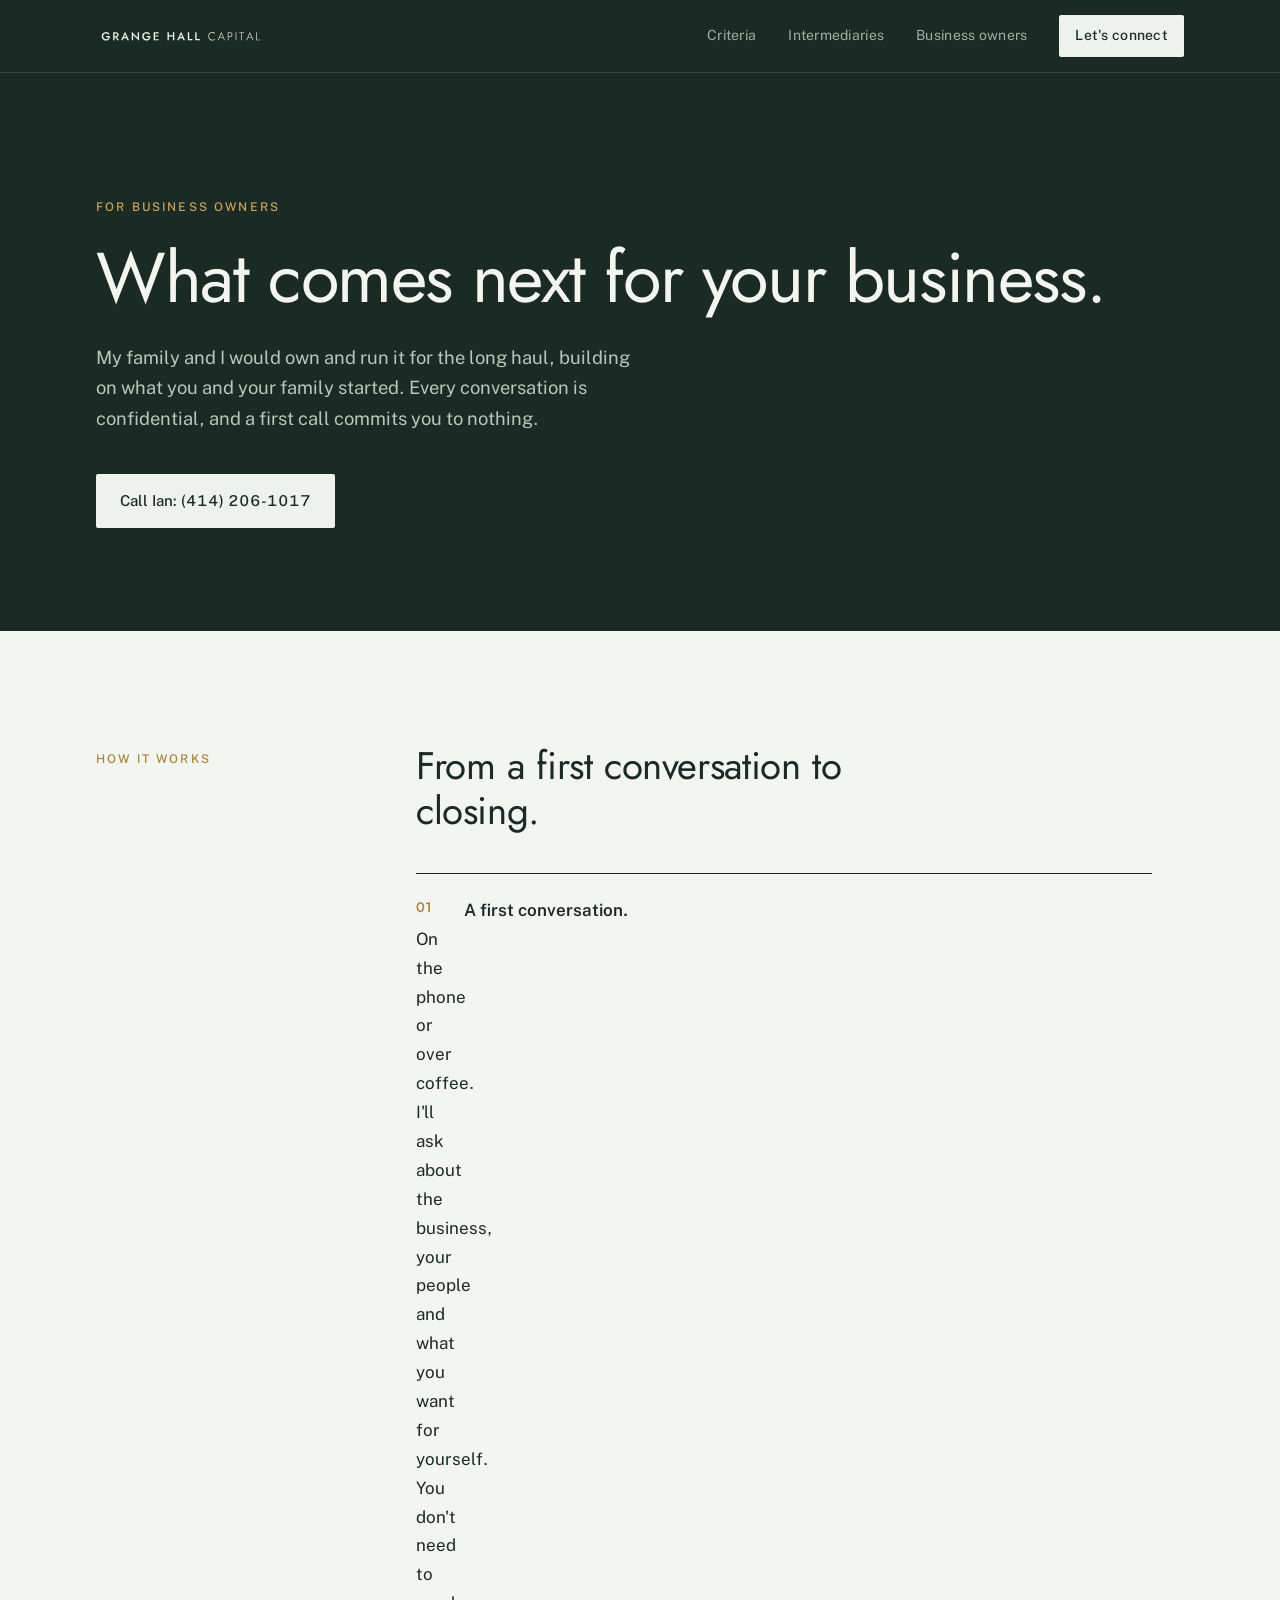
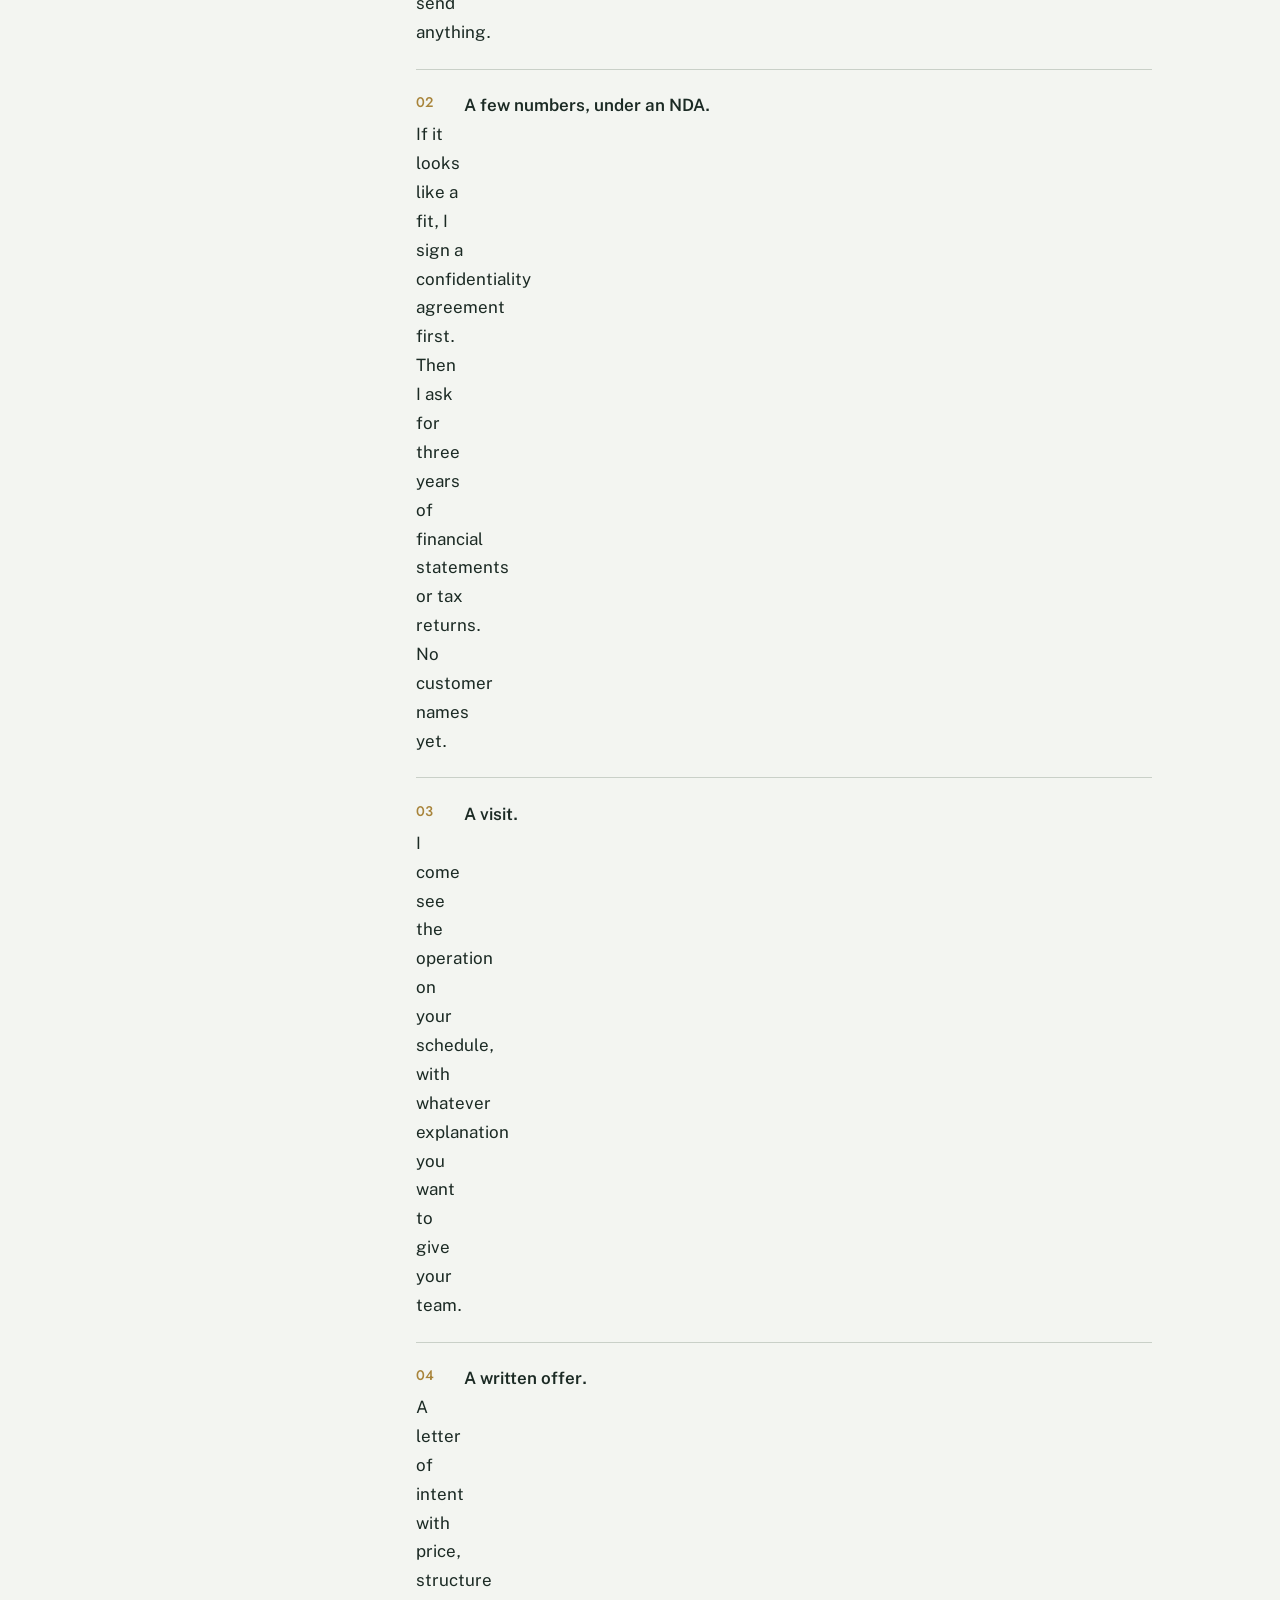
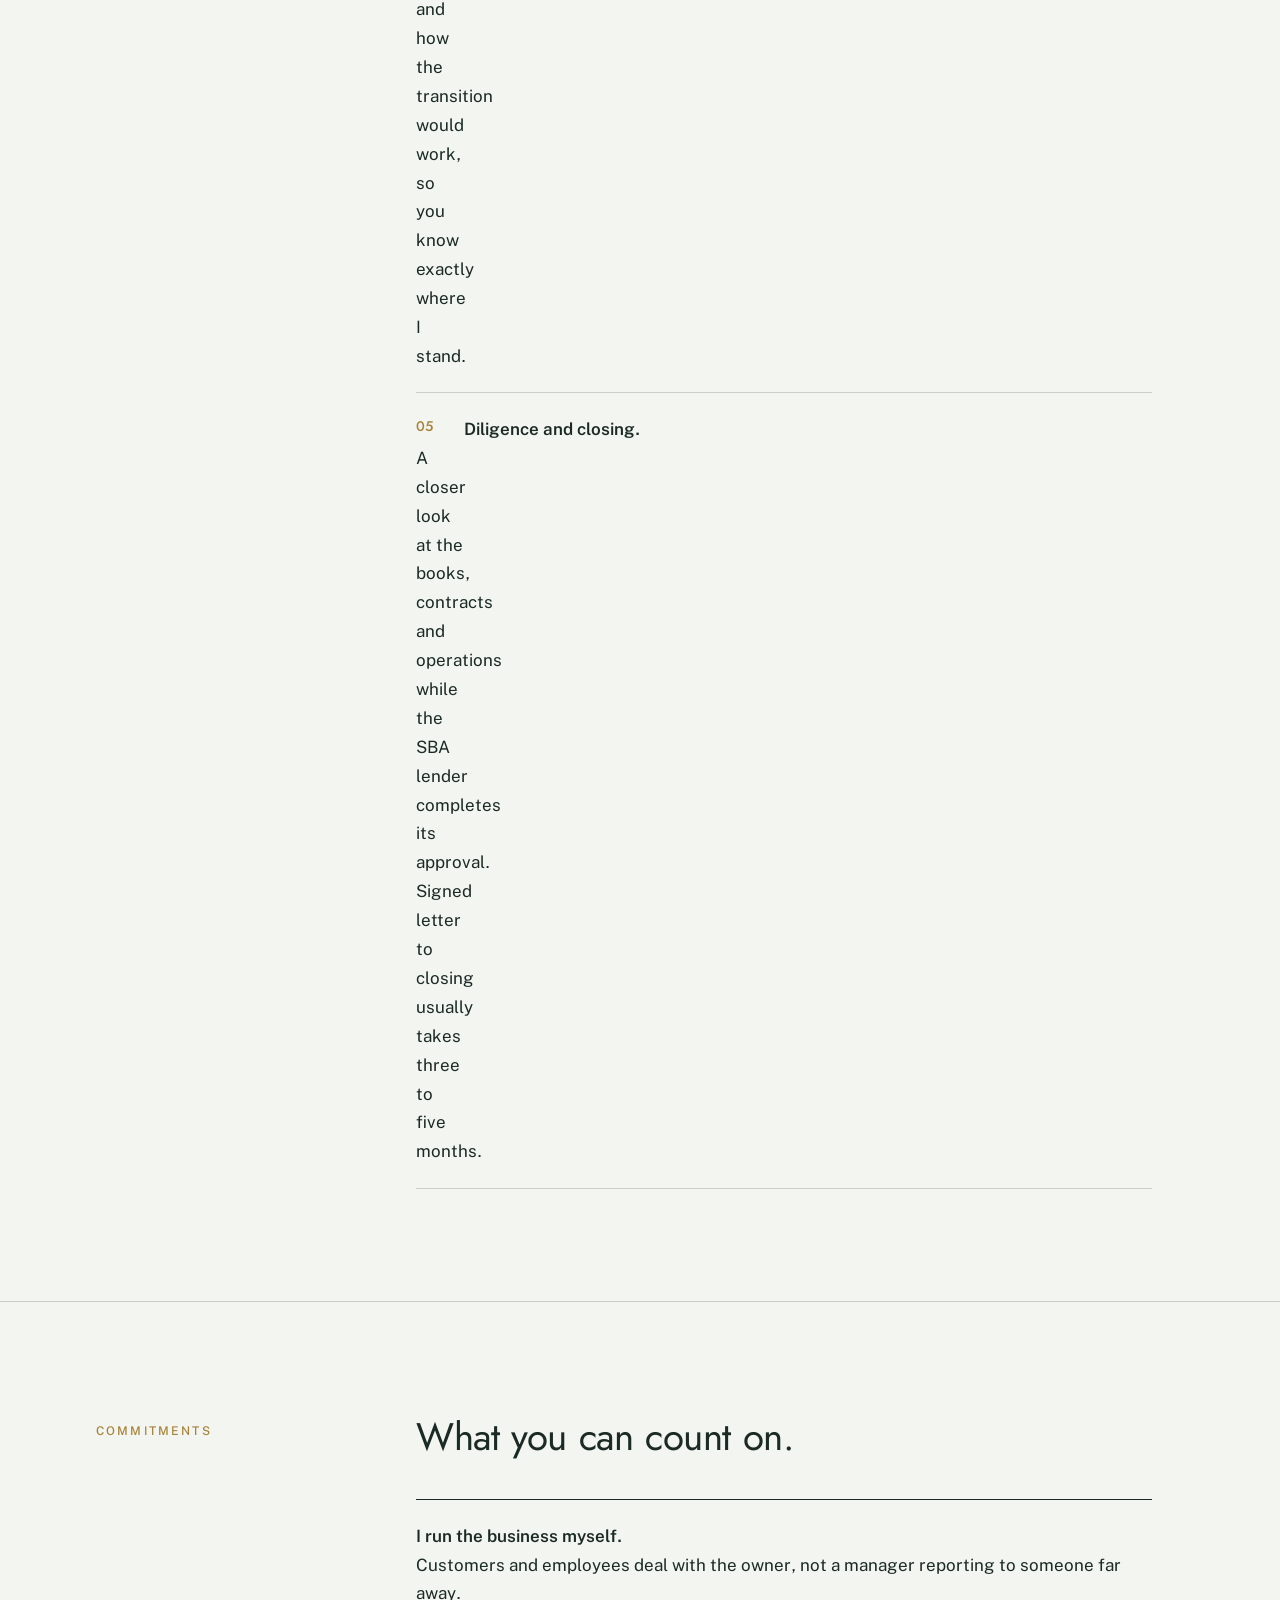
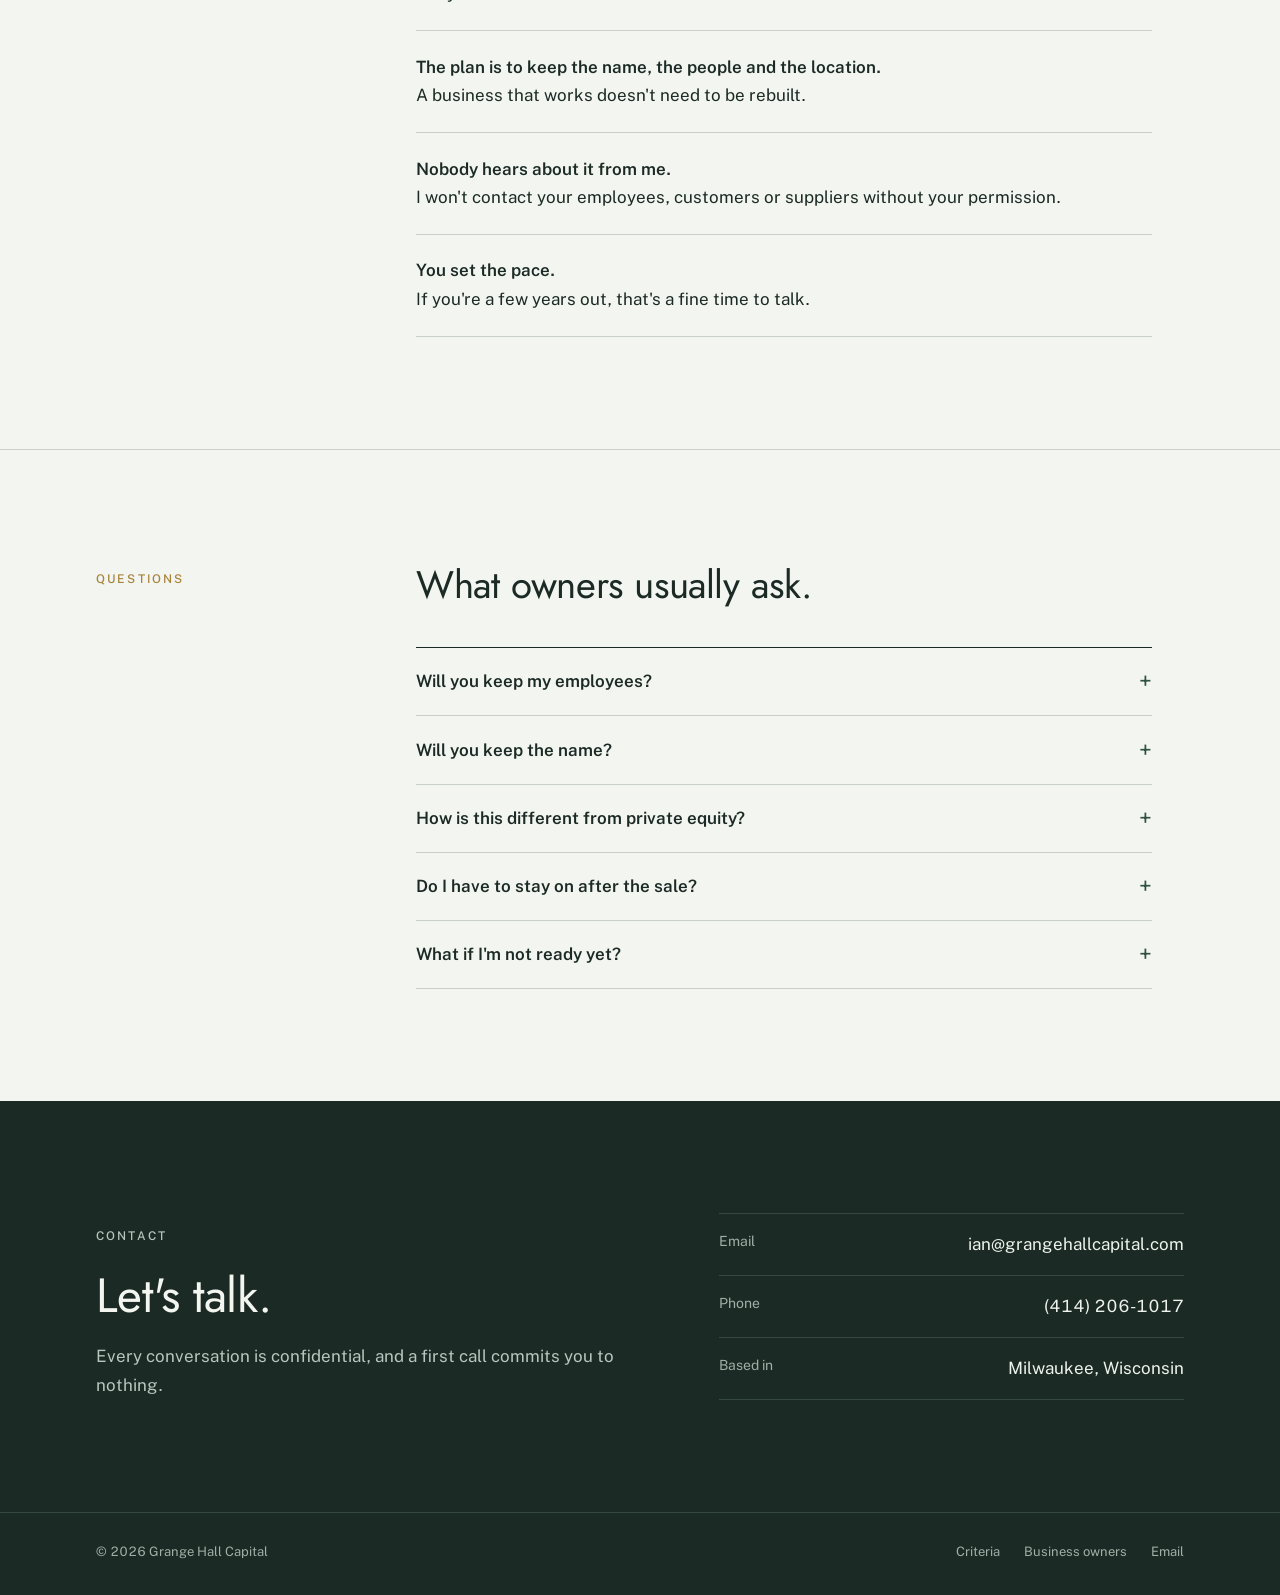
==== commit 25a99405: "Add files via upload" ====
--- a/owners.html
+++ b/owners.html
@@ -154,7 +154,6 @@
   <nav aria-label="Site">
     <a href="index.html#criteria">Criteria</a>
     <a href="index.html#intermediaries">Intermediaries</a>
-    <a href="index.html#about">About</a>
     <a href="owners.html">Business owners</a>
     <a class="cta" href="index.html#contact">Let's connect</a>
   </nav>
@@ -223,5 +222,6 @@
   <span>&copy; 2026 Grange Hall Capital</span>
   <span class="links"><a href="index.html#criteria">Criteria</a><a href="owners.html">Business owners</a><a href="mailto:ian@grangehallcapital.com">Email</a></span>
 </div></footer>
+<!-- Cloudflare Web Analytics --><script type='module' src='https://static.cloudflareinsights.com/beacon.min.js' data-cf-beacon='{"token": "3cdc41b87feb4411a884e269849e0d0b"}'></script><!-- End Cloudflare Web Analytics -->
 </body>
 </html>
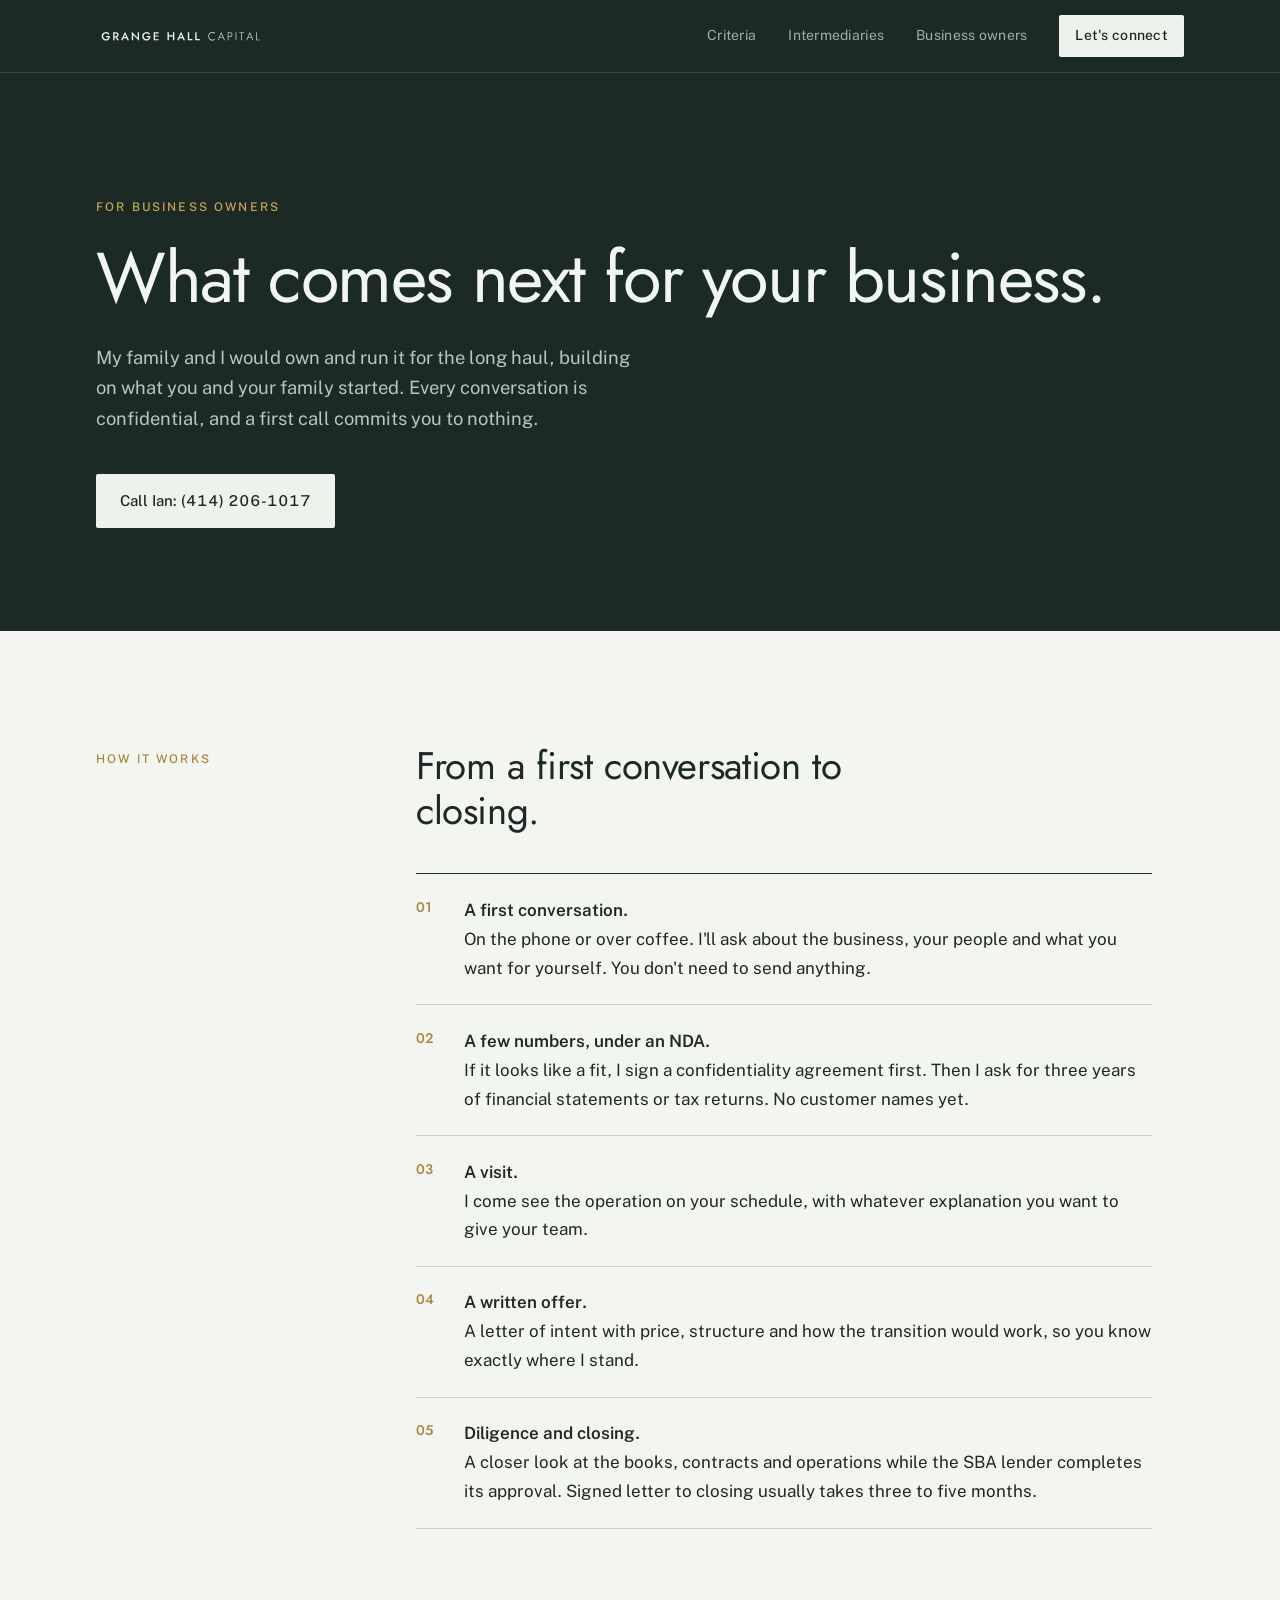
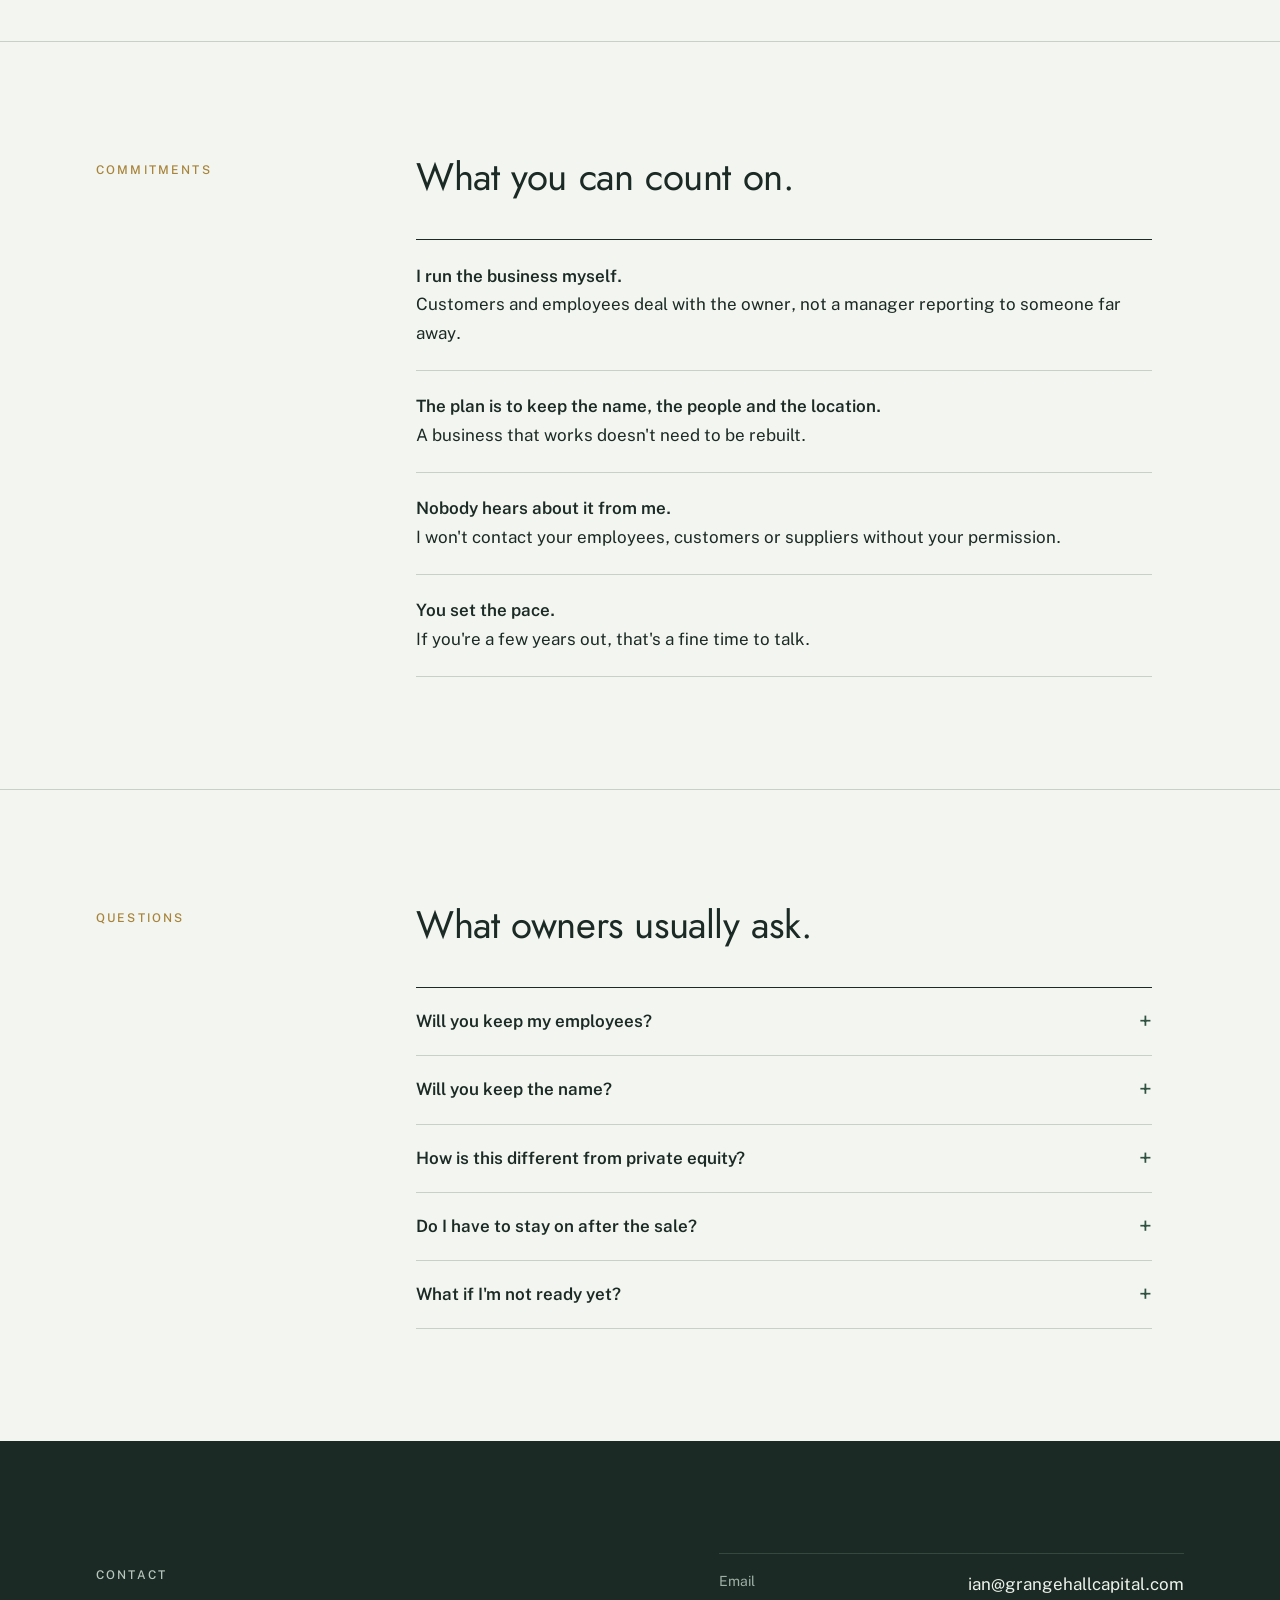
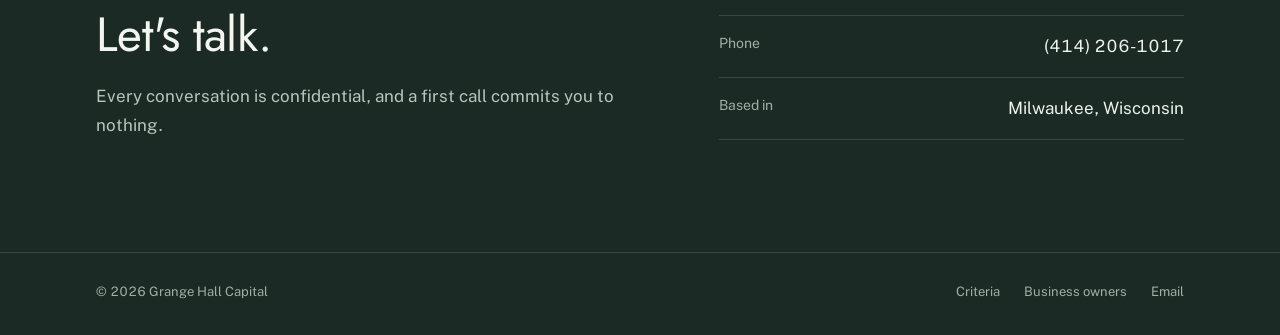
==== commit 1cd6f530: "Add files via upload" ====
--- a/owners.html
+++ b/owners.html
@@ -96,8 +96,8 @@
 .creds strong{color:var(--ink);font-weight:600}
 
 ol.steps{list-style:none;counter-reset:s;margin:0;padding:0;border-top:1px solid var(--ink);max-width:46rem}
-ol.steps li{counter-increment:s;display:grid;grid-template-columns:3rem 1fr;padding:1.35rem 0;border-bottom:1px solid var(--rule)}
-ol.steps li::before{content:counter(s,decimal-leading-zero);font:500 .875rem/1.7 var(--display);color:var(--wheat)}
+ol.steps li{counter-increment:s;position:relative;padding:1.35rem 0 1.35rem 3rem;border-bottom:1px solid var(--rule)}
+ol.steps li::before{content:counter(s,decimal-leading-zero);position:absolute;left:0;top:1.35rem;font:500 .875rem/1.7 var(--display);color:var(--wheat)}
 ol.steps strong{display:block;font-weight:600}
 ul.plain{list-style:none;margin:0;padding:0;border-top:1px solid var(--ink);max-width:46rem}
 ul.plain li{padding:1.35rem 0;border-bottom:1px solid var(--rule)}
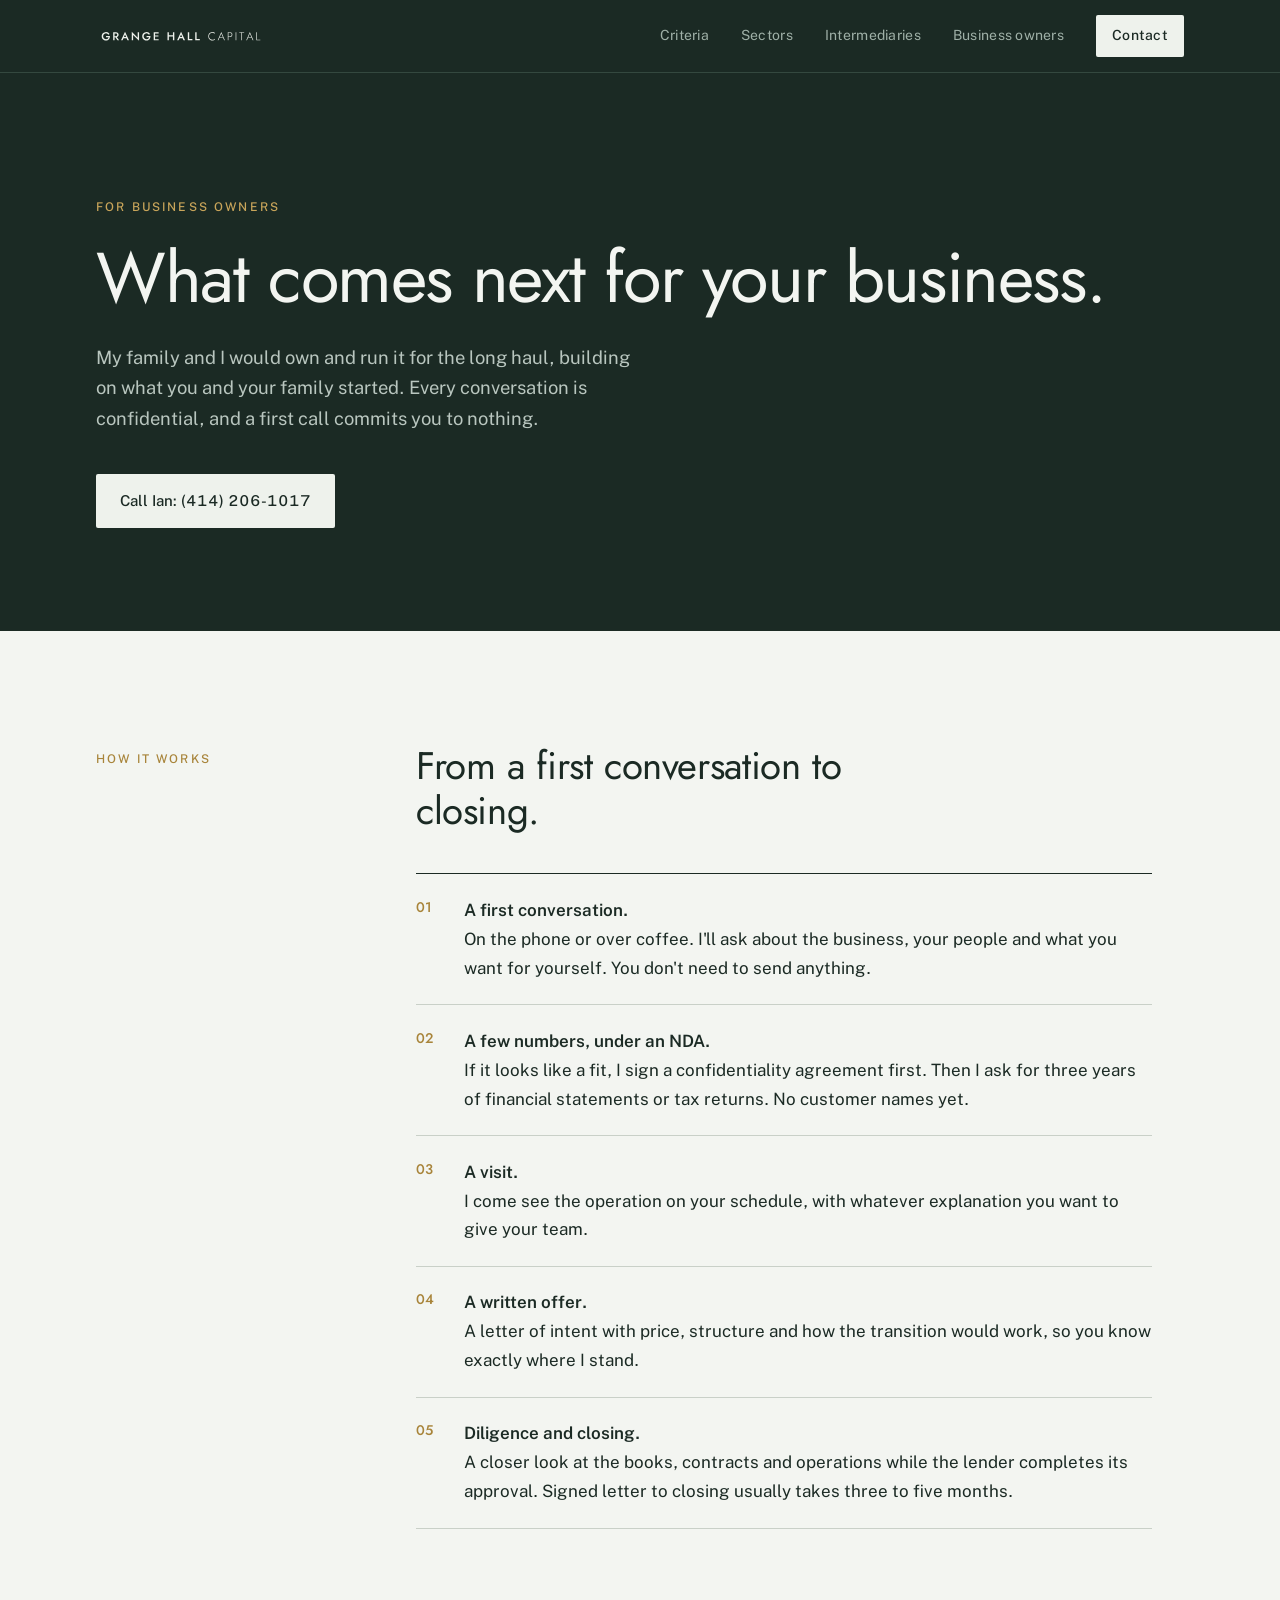
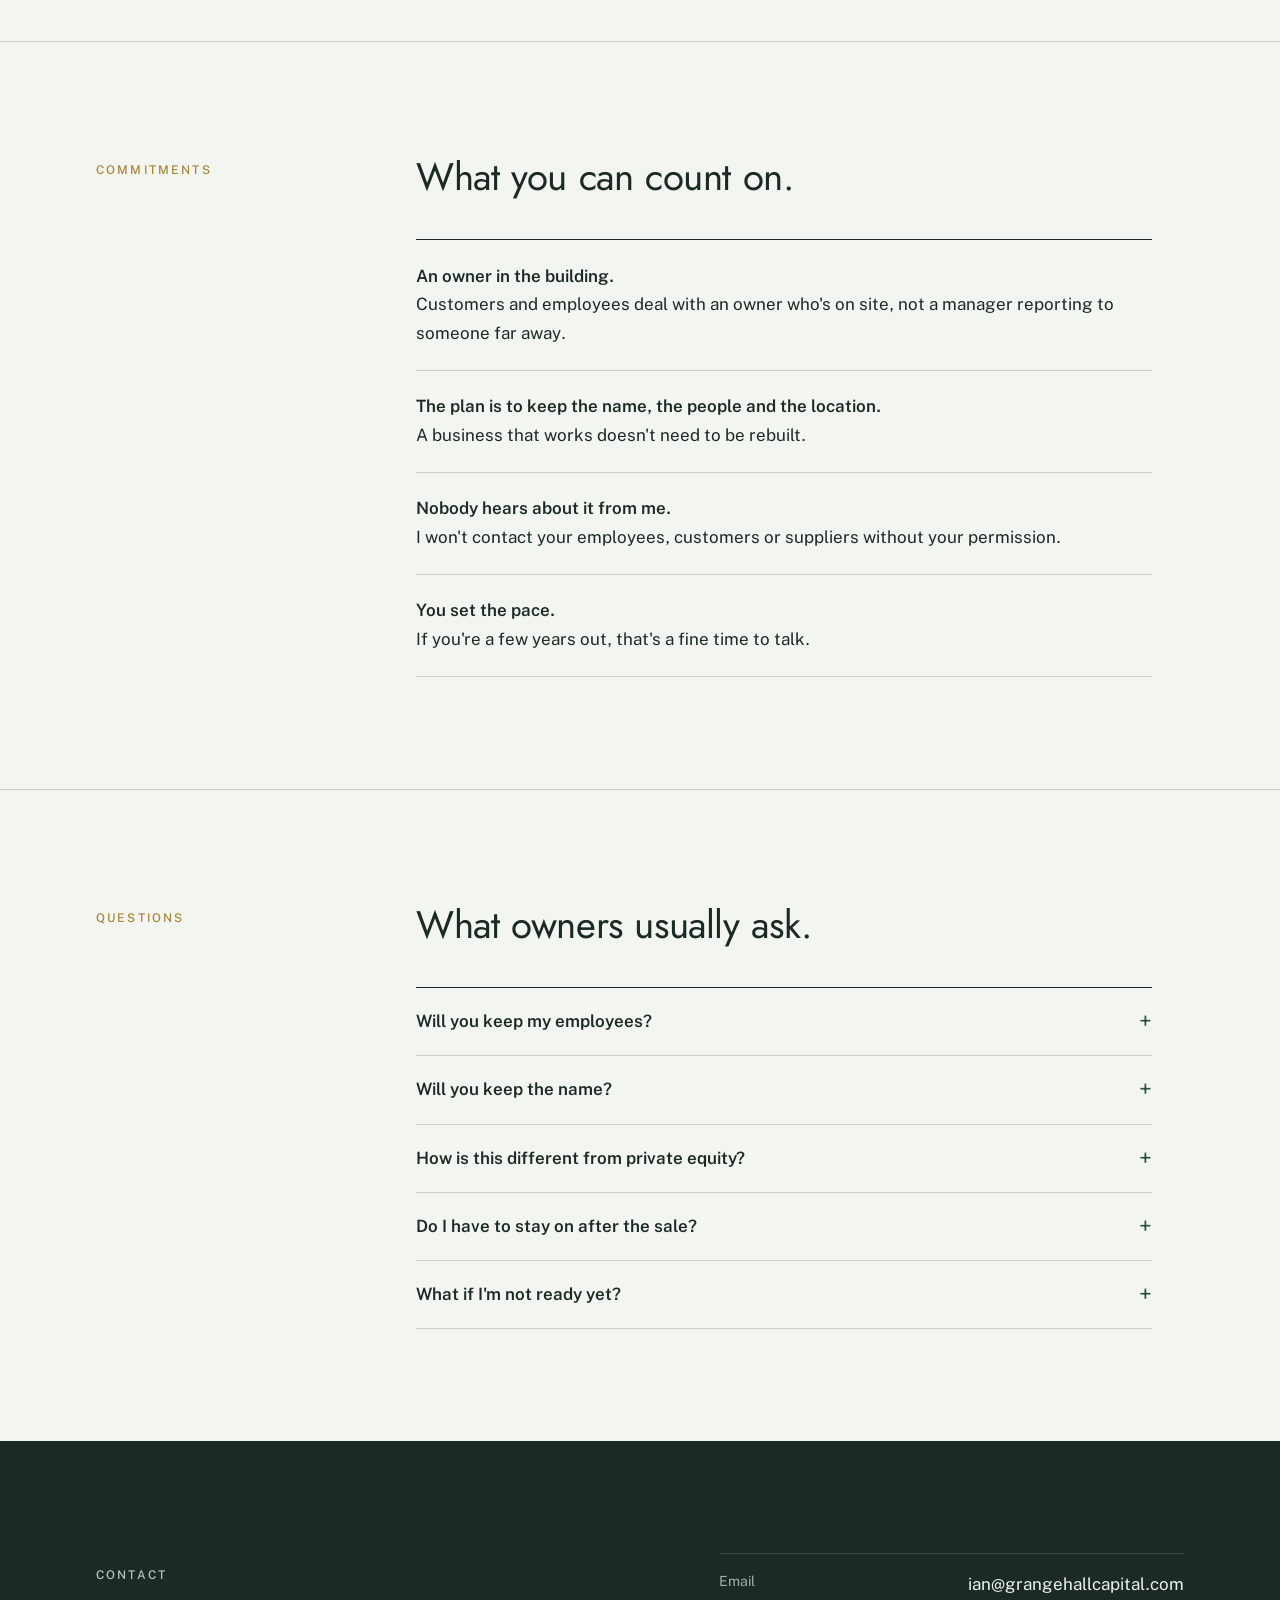
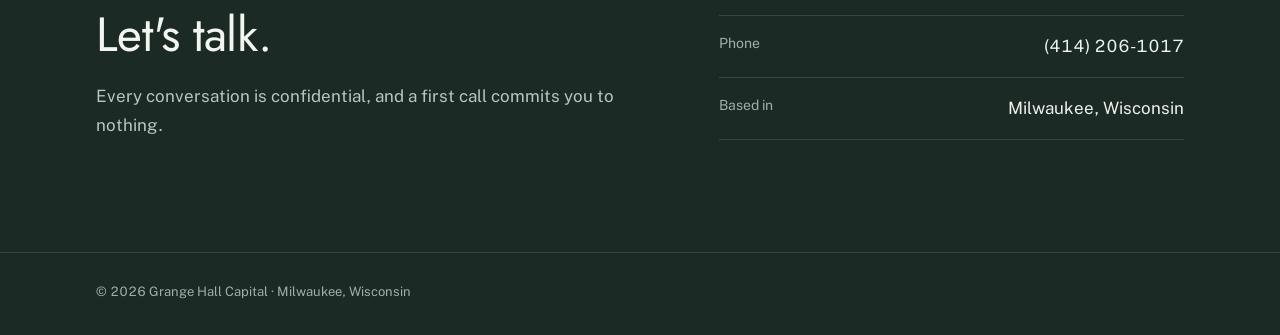
==== commit 261b6205: "Add files via upload" ====
--- a/owners.html
+++ b/owners.html
@@ -153,9 +153,10 @@
   <a href="index.html#top" aria-label="Grange Hall Capital, home"><svg role="img" aria-label="Grange Hall Capital" class="wordmark" xmlns="http://www.w3.org/2000/svg" viewBox="0 0 644 88"><g fill="currentColor"><path transform="translate(20.00,62.00) scale(0.04400,-0.04400)" d="M411.25 266.25H625.5Q616.5 230.75 598.625 199.75Q580.75 168.75 553.875 145.0Q527 121.25 489.875 108.125Q452.75 95 406.25 95Q337.25 95 282.125 127.0Q227 159 194.75 216.5Q162.5 274 162.5 350Q162.5 427 195.25 483.375Q228 539.75 283.25 571.125Q338.5 602.5 406.25 602.5Q478.75 602.5 530.25 572.625Q581.75 542.75 611 492.5L707.25 556.75Q676 605.75 631.75 640.375Q587.5 675 531.25 693.75Q475 712.5 406.25 712.5Q327.25 712.5 259.875 686.25Q192.5 660 142.625 611.625Q92.75 563.25 65.125 496.625Q37.5 430 37.5 350Q37.5 270 64.75 203.0Q92 136 141.375 87.125Q190.75 38.25 257.75 11.625Q324.75 -15 403.75 -15Q487.5 -15 552.625 15.375Q617.75 45.75 662.0 98.75Q706.25 151.75 728.125 220.375Q750 289 748 366.25H411.25Z"/><path transform="translate(61.80,62.00) scale(0.04400,-0.04400)" d="M222.5 333.75 445 0H587.5L350 333.75ZM77.5 700V0H196.25V700ZM148.25 597.5H288.75Q329.5 597.5 359.875 583.625Q390.25 569.75 407.25 543.625Q424.25 517.5 424.25 480Q424.25 442.75 407.25 416.5Q390.25 390.25 359.875 376.375Q329.5 362.5 288.75 362.5H148.25V265H293.75Q370.5 265 426.75 291.875Q483 318.75 514.25 368.0Q545.5 417.25 545.5 482.5Q545.5 548.75 514.25 597.5Q483 646.25 426.75 673.125Q370.5 700 293.75 700H148.25Z"/><path transform="translate(94.98,62.00) scale(0.04400,-0.04400)" d="M162 180H532L509.5 279.5H184.5ZM345 502 456.5 242.25 458.75 213 553.75 0H687.5L345 738.75L2.5 0H136.25L233.25 219.25L235 245.25Z"/><path transform="translate(132.34,62.00) scale(0.04400,-0.04400)" d="M588.75 700V230L77.5 735V0H193.75V470L705 -35V700Z"/><path transform="translate(173.80,62.00) scale(0.04400,-0.04400)" d="M411.25 266.25H625.5Q616.5 230.75 598.625 199.75Q580.75 168.75 553.875 145.0Q527 121.25 489.875 108.125Q452.75 95 406.25 95Q337.25 95 282.125 127.0Q227 159 194.75 216.5Q162.5 274 162.5 350Q162.5 427 195.25 483.375Q228 539.75 283.25 571.125Q338.5 602.5 406.25 602.5Q478.75 602.5 530.25 572.625Q581.75 542.75 611 492.5L707.25 556.75Q676 605.75 631.75 640.375Q587.5 675 531.25 693.75Q475 712.5 406.25 712.5Q327.25 712.5 259.875 686.25Q192.5 660 142.625 611.625Q92.75 563.25 65.125 496.625Q37.5 430 37.5 350Q37.5 270 64.75 203.0Q92 136 141.375 87.125Q190.75 38.25 257.75 11.625Q324.75 -15 403.75 -15Q487.5 -15 552.625 15.375Q617.75 45.75 662.0 98.75Q706.25 151.75 728.125 220.375Q750 289 748 366.25H411.25Z"/><path transform="translate(215.60,62.00) scale(0.04400,-0.04400)" d="M150.75 0H503.75V103.75H150.75ZM150.75 596.25H503.75V700H150.75ZM150.75 323.75H483.75V426.25H150.75ZM77.5 700V0H193.75V700Z"/><path transform="translate(267.92,62.00) scale(0.04400,-0.04400)" d="M124.5 321.25H624.5V430H124.5ZM547.5 700V0H666.25V700ZM77.5 700V0H196.25V700Z"/><path transform="translate(307.66,62.00) scale(0.04400,-0.04400)" d="M162 180H532L509.5 279.5H184.5ZM345 502 456.5 242.25 458.75 213 553.75 0H687.5L345 738.75L2.5 0H136.25L233.25 219.25L235 245.25Z"/><path transform="translate(345.02,62.00) scale(0.04400,-0.04400)" d="M77.5 700V0H473.75V106.25H196.25V700Z"/><path transform="translate(373.18,62.00) scale(0.04400,-0.04400)" d="M77.5 700V0H473.75V106.25H196.25V700Z"/><path transform="translate(424.35,62.00) scale(0.04400,-0.04400)" d="M102.79833984375 350Q102.79833984375 440.00048828125 141.09844970703125 508.10089111328125Q179.3985595703125 576.2012939453125 243.39886474609375 614.801513671875Q307.399169921875 653.4017333984375 385.999755859375 653.4017333984375Q434.7996826171875 653.4017333984375 475.899658203125 642.0018310546875Q516.9996337890625 630.6019287109375 551.1996459960938 609.10205078125Q585.399658203125 587.6021728515625 610.999755859375 557.80224609375V630.9998779296875Q566.999755859375 669.9998779296875 514.999755859375 689.5999145507812Q462.999755859375 709.199951171875 385.999755859375 709.199951171875Q312.999755859375 709.199951171875 250.6998291015625 682.699951171875Q188.39990234375 656.199951171875 142.0 607.8999633789062Q95.60009765625 559.5999755859375 69.8001708984375 493.79998779296875Q44.000244140625 428 44.000244140625 350Q44.000244140625 272 69.8001708984375 206.20001220703125Q95.60009765625 140.4000244140625 142.0 92.10003662109375Q188.39990234375 43.800048828125 250.6998291015625 17.300048828125Q312.999755859375 -9.199951171875 385.999755859375 -9.199951171875Q462.999755859375 -9.199951171875 514.999755859375 10.40008544921875Q566.999755859375 30.0001220703125 610.999755859375 69.0001220703125V142.5977783203125Q584.9996337890625 112.7978515625 551.399658203125 91.09796142578125Q517.7996826171875 69.3980712890625 476.89971923828125 57.9981689453125Q435.999755859375 46.5982666015625 385.999755859375 46.5982666015625Q307.399169921875 46.5982666015625 243.1988525390625 85.5985107421875Q178.99853515625 124.5987548828125 140.8984375 192.9991455078125Q102.79833984375 261.3995361328125 102.79833984375 350Z"/><path transform="translate(461.49,62.00) scale(0.04400,-0.04400)" d="M139.799560546875 234.801513671875H498.9989013671875L480.9996337890625 286.7998046875H157.798828125ZM317.999267578125 600.403564453125 456.0003662109375 266.400390625 461.2001953125 253.2008056640625 565.2003173828125 0H626.998291015625L317.999267578125 726.99951171875L9.000244140625 0H70.7982177734375L176.3983154296875 256.8006591796875L181.59814453125 269.2003173828125Z"/><path transform="translate(496.47,62.00) scale(0.04400,-0.04400)" d="M84.000244140625 700V0H139.3984375V700ZM114.999267578125 648.001708984375H247.9986572265625Q324.7991943359375 648.001708984375 373.09954833984375 608.30126953125Q421.39990234375 568.600830078125 421.39990234375 492.8001708984375Q421.39990234375 417.5994873046875 373.09954833984375 377.59906005859375Q324.7991943359375 337.5986328125 247.9986572265625 337.5986328125H114.999267578125V285.600341796875H247.9986572265625Q313.99853515625 285.600341796875 365.4984130859375 310.50030517578125Q416.998291015625 335.4002685546875 446.898193359375 382.1002197265625Q476.798095703125 428.8001708984375 476.798095703125 492.8001708984375Q476.798095703125 557.8001708984375 446.898193359375 604.0001220703125Q416.998291015625 650.2000732421875 365.4984130859375 675.1000366210938Q313.99853515625 700 247.9986572265625 700H114.999267578125Z"/><path transform="translate(526.40,62.00) scale(0.04400,-0.04400)" d="M82.0001220703125 700V0H136.998291015625V700Z"/><path transform="translate(543.03,62.00) scale(0.04400,-0.04400)" d="M14.000244140625 647.6016845703125H198.00048828125V0H253.398681640625V647.6016845703125H437.39892578125V700H14.000244140625Z"/><path transform="translate(569.88,62.00) scale(0.04400,-0.04400)" d="M139.799560546875 234.801513671875H498.9989013671875L480.9996337890625 286.7998046875H157.798828125ZM317.999267578125 600.403564453125 456.0003662109375 266.400390625 461.2001953125 253.2008056640625 565.2003173828125 0H626.998291015625L317.999267578125 726.99951171875L9.000244140625 0H70.7982177734375L176.3983154296875 256.8006591796875L181.59814453125 269.2003173828125Z"/><path transform="translate(604.86,62.00) scale(0.04400,-0.04400)" d="M84.000244140625 700V0H427.999267578125V51.998291015625H138.9984130859375V700Z"/></g></svg></a>
   <nav aria-label="Site">
     <a href="index.html#criteria">Criteria</a>
+    <a href="index.html#sectors">Sectors</a>
     <a href="index.html#intermediaries">Intermediaries</a>
     <a href="owners.html">Business owners</a>
-    <a class="cta" href="index.html#contact">Let's connect</a>
+    <a class="cta" href="index.html#contact">Contact</a>
   </nav>
 </div></header>
 <div class="hero" id="top"><div class="wrap" style="grid-template-columns:1fr">
@@ -176,7 +177,7 @@
       <li><strong>A few numbers, under an NDA.</strong>If it looks like a fit, I sign a confidentiality agreement first. Then I ask for three years of financial statements or tax returns. No customer names yet.</li>
       <li><strong>A visit.</strong>I come see the operation on your schedule, with whatever explanation you want to give your team.</li>
       <li><strong>A written offer.</strong>A letter of intent with price, structure and how the transition would work, so you know exactly where I stand.</li>
-      <li><strong>Diligence and closing.</strong>A closer look at the books, contracts and operations while the SBA lender completes its approval. Signed letter to closing usually takes three to five months.</li>
+      <li><strong>Diligence and closing.</strong>A closer look at the books, contracts and operations while the lender completes its approval. Signed letter to closing usually takes three to five months.</li>
     </ol>
   </div>
 </div></section>
@@ -185,7 +186,7 @@
   <div>
     <h2 class="title">What you can count on.</h2>
     <ul class="plain">
-      <li><strong>I run the business myself.</strong>Customers and employees deal with the owner, not a manager reporting to someone far away.</li>
+      <li><strong>An owner in the building.</strong>Customers and employees deal with an owner who's on site, not a manager reporting to someone far away.</li>
       <li><strong>The plan is to keep the name, the people and the location.</strong>A business that works doesn't need to be rebuilt.</li>
       <li><strong>Nobody hears about it from me.</strong>I won't contact your employees, customers or suppliers without your permission.</li>
       <li><strong>You set the pace.</strong>If you're a few years out, that's a fine time to talk.</li>
@@ -197,10 +198,10 @@
   <div>
     <h2 class="title">What owners usually ask.</h2>
     <div class="faq">
-      <details><summary>Will you keep my employees?</summary><p>That's the plan. Your team is a big part of what I'm buying. I'm not bringing in my own crew or folding you into something bigger, and you'll know my plans for your people before you sign anything.</p></details>
+      <details><summary>Will you keep my employees?</summary><p>That's the plan. Your team is a big part of what I'm buying. I'm not bringing in my own crew, and your company won't be folded into something else, and you'll know my plans for your people before you sign anything.</p></details>
       <details><summary>Will you keep the name?</summary><p>In almost every case, yes. A name your customers already trust is worth more than anything I could replace it with.</p></details>
-      <details><summary>How is this different from private equity?</summary><p>There's no fund and no date when I have to sell. I'm buying one business to own and run myself. A private equity firm usually plans to sell again in a few years. I'm planning on decades.</p></details>
-      <details><summary>Do I have to stay on after the sale?</summary><p>Usually for a transition period, often a few months up to a year, on terms we agree on up front. Some owners want a clean handoff and some want to stay close. Both can work.</p></details>
+      <details><summary>How is this different from private equity?</summary><p>There's no fund and no date when I have to sell. A private equity firm usually plans to sell again in a few years. I'm planning on decades. Over time, other Wisconsin companies may join yours under the same ownership, but yours keeps its name, its people and its home.</p></details>
+      <details><summary>Do I have to stay on after the sale?</summary><p>Usually for a paid transition period, often a few months up to two years, on terms we agree on up front. Some owners want a clean handoff and some want to stay close. Both can work.</p></details>
       <details><summary>What if I'm not ready yet?</summary><p>Call anyway. The best transitions often start with a conversation years ahead of time. I'm glad to talk through what a sale could look like, with no pressure to do anything.</p></details>
     </div>
   </div>
@@ -219,8 +220,7 @@
   </dl>
 </div></section>
 <footer class="site-foot"><div class="wrap">
-  <span>&copy; 2026 Grange Hall Capital</span>
-  <span class="links"><a href="index.html#criteria">Criteria</a><a href="owners.html">Business owners</a><a href="mailto:ian@grangehallcapital.com">Email</a></span>
+  <span>&copy; 2026 Grange Hall Capital &middot; Milwaukee, Wisconsin</span>
 </div></footer>
 <!-- Cloudflare Web Analytics --><script type='module' src='https://static.cloudflareinsights.com/beacon.min.js' data-cf-beacon='{"token": "3cdc41b87feb4411a884e269849e0d0b"}'></script><!-- End Cloudflare Web Analytics -->
 </body>
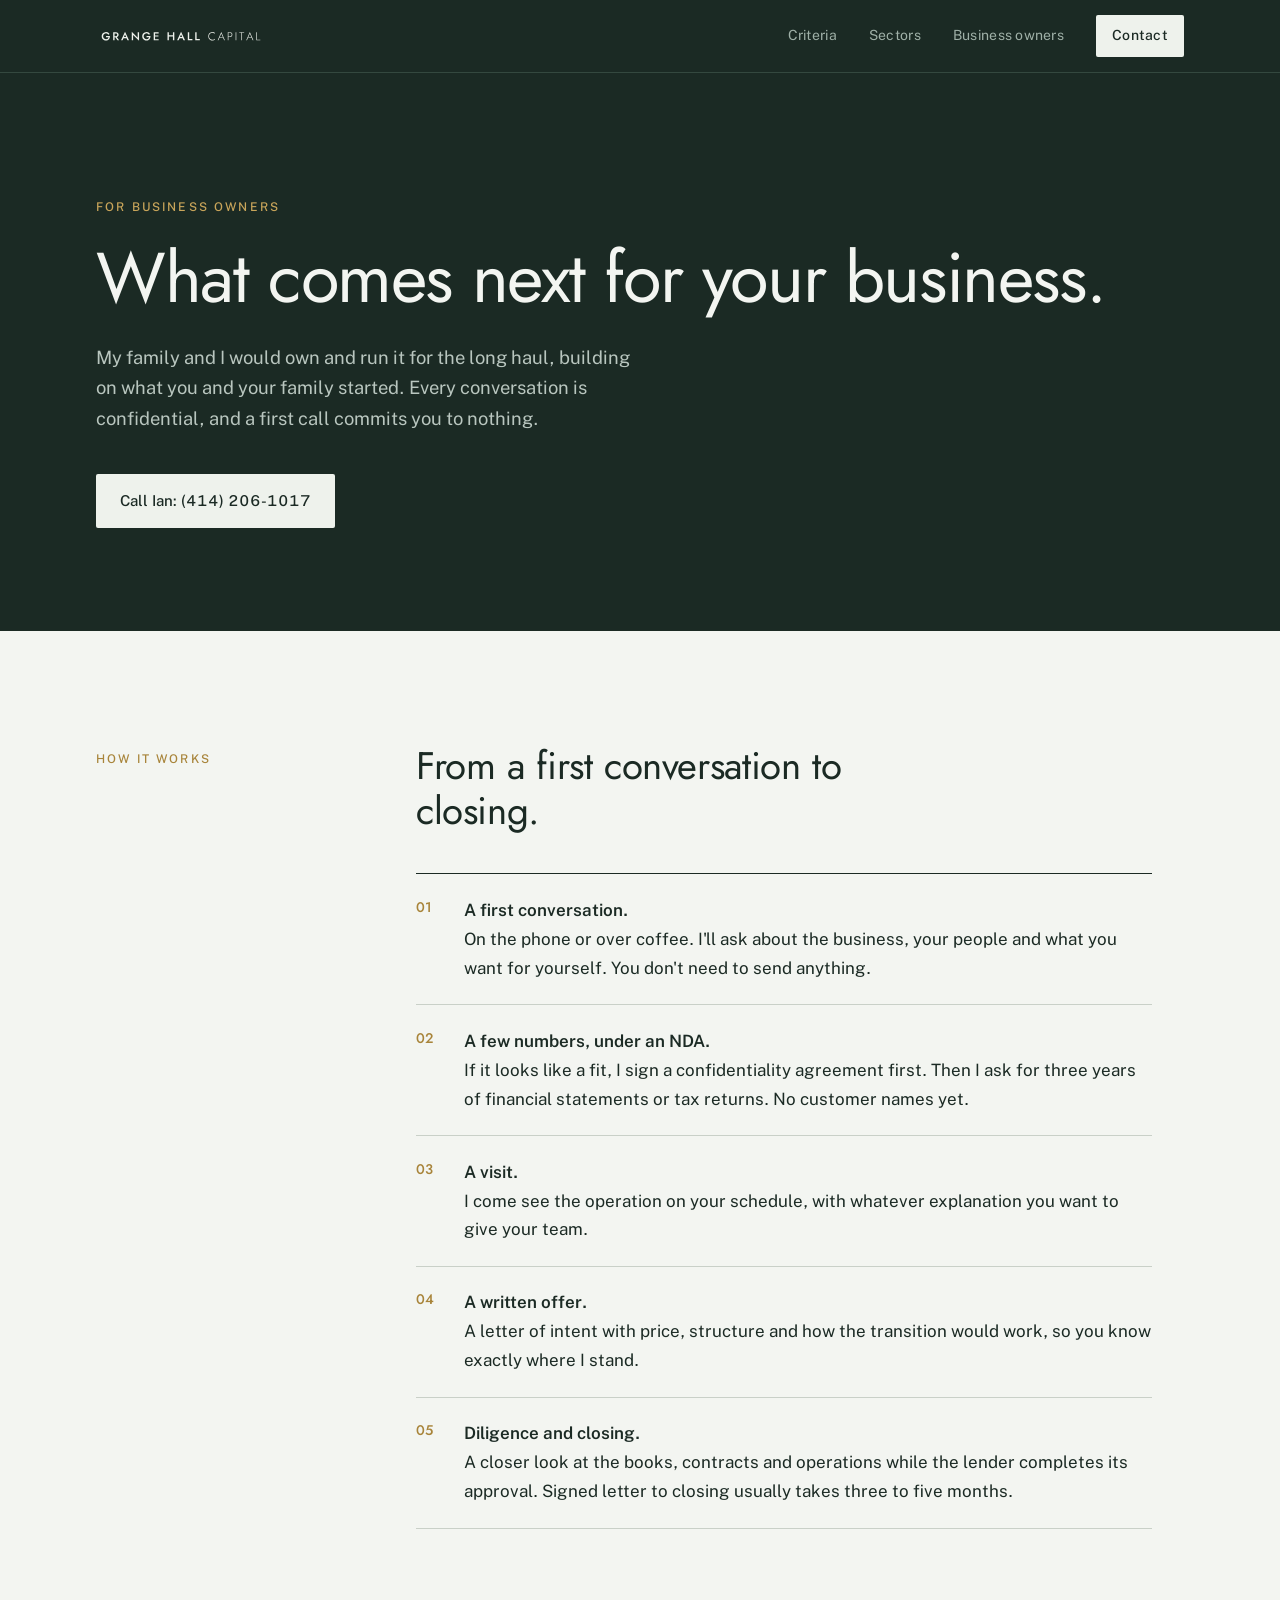
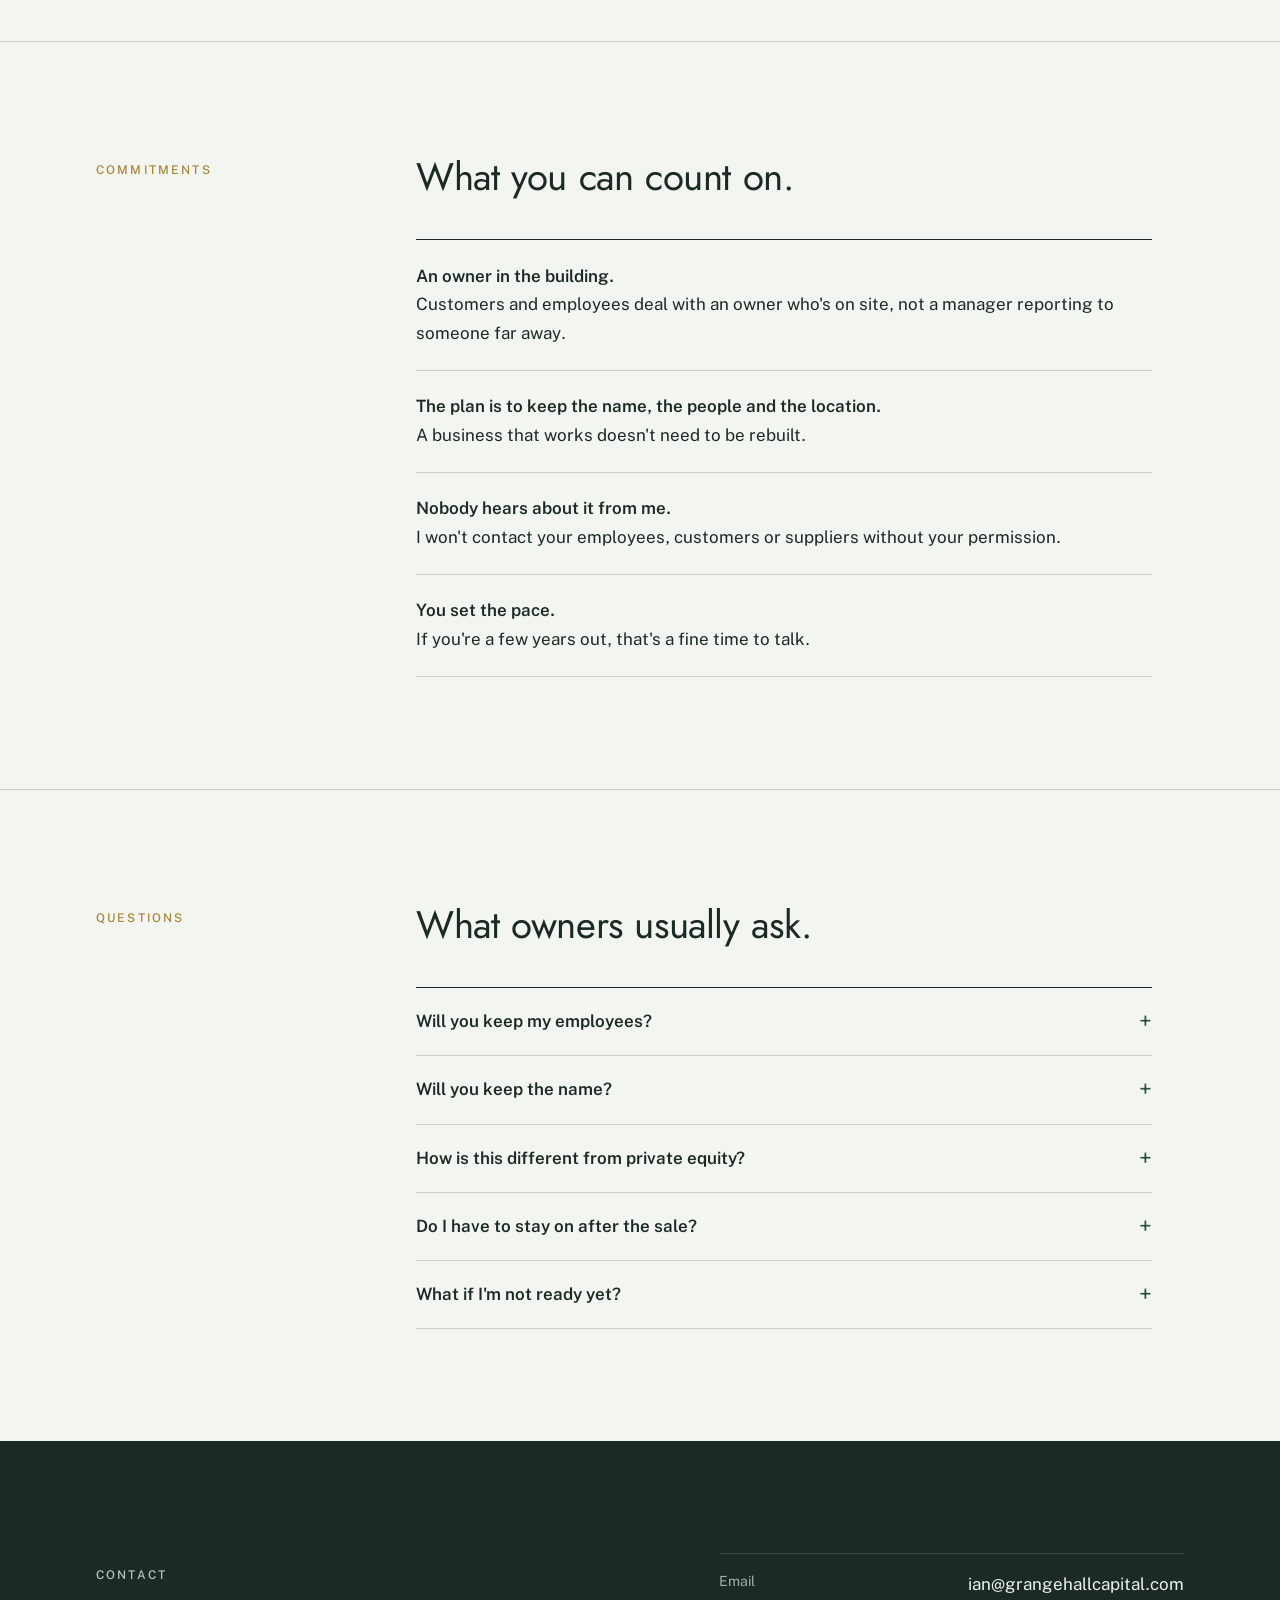
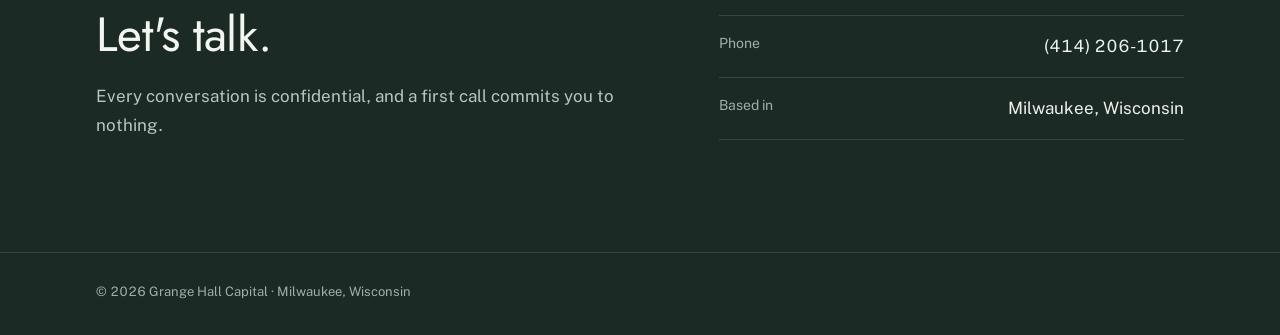
==== commit a2efdc61: "Add files via upload" ====
--- a/owners.html
+++ b/owners.html
@@ -154,7 +154,6 @@
   <nav aria-label="Site">
     <a href="index.html#criteria">Criteria</a>
     <a href="index.html#sectors">Sectors</a>
-    <a href="index.html#intermediaries">Intermediaries</a>
     <a href="owners.html">Business owners</a>
     <a class="cta" href="index.html#contact">Contact</a>
   </nav>
